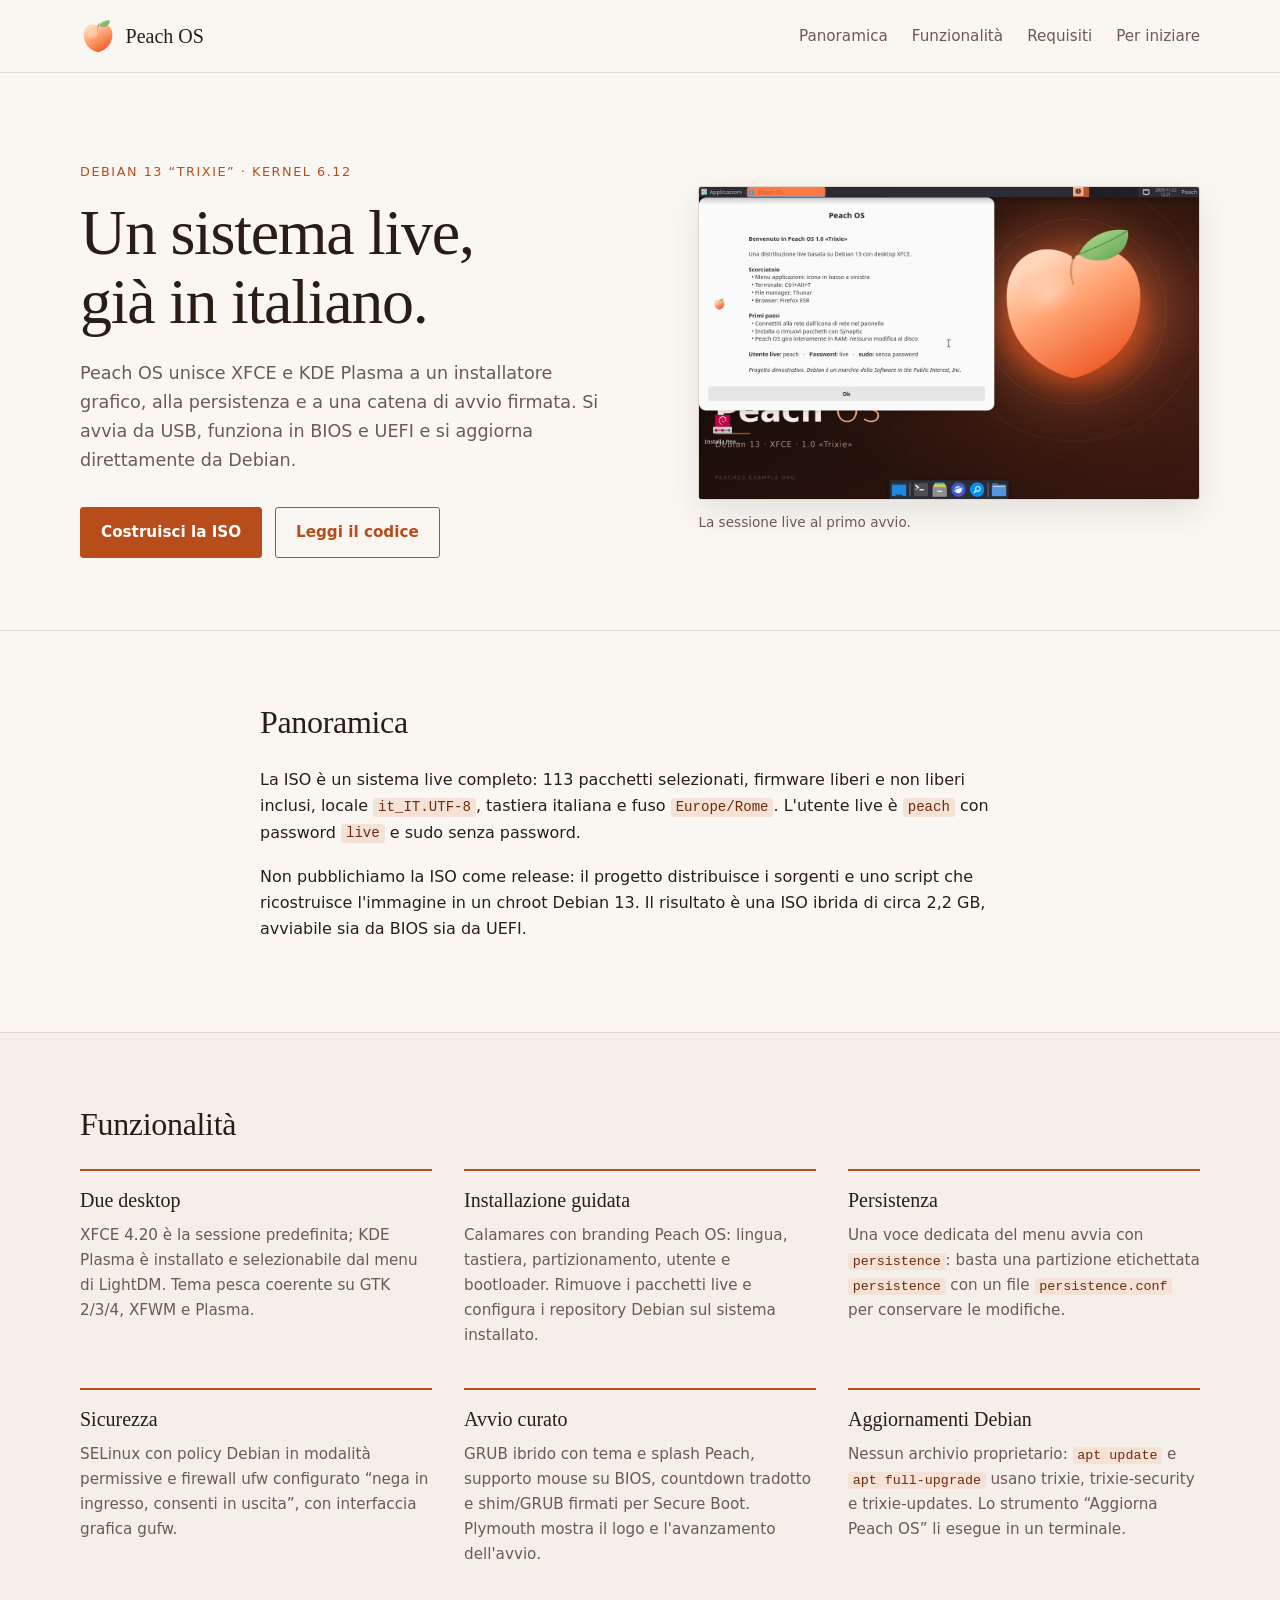
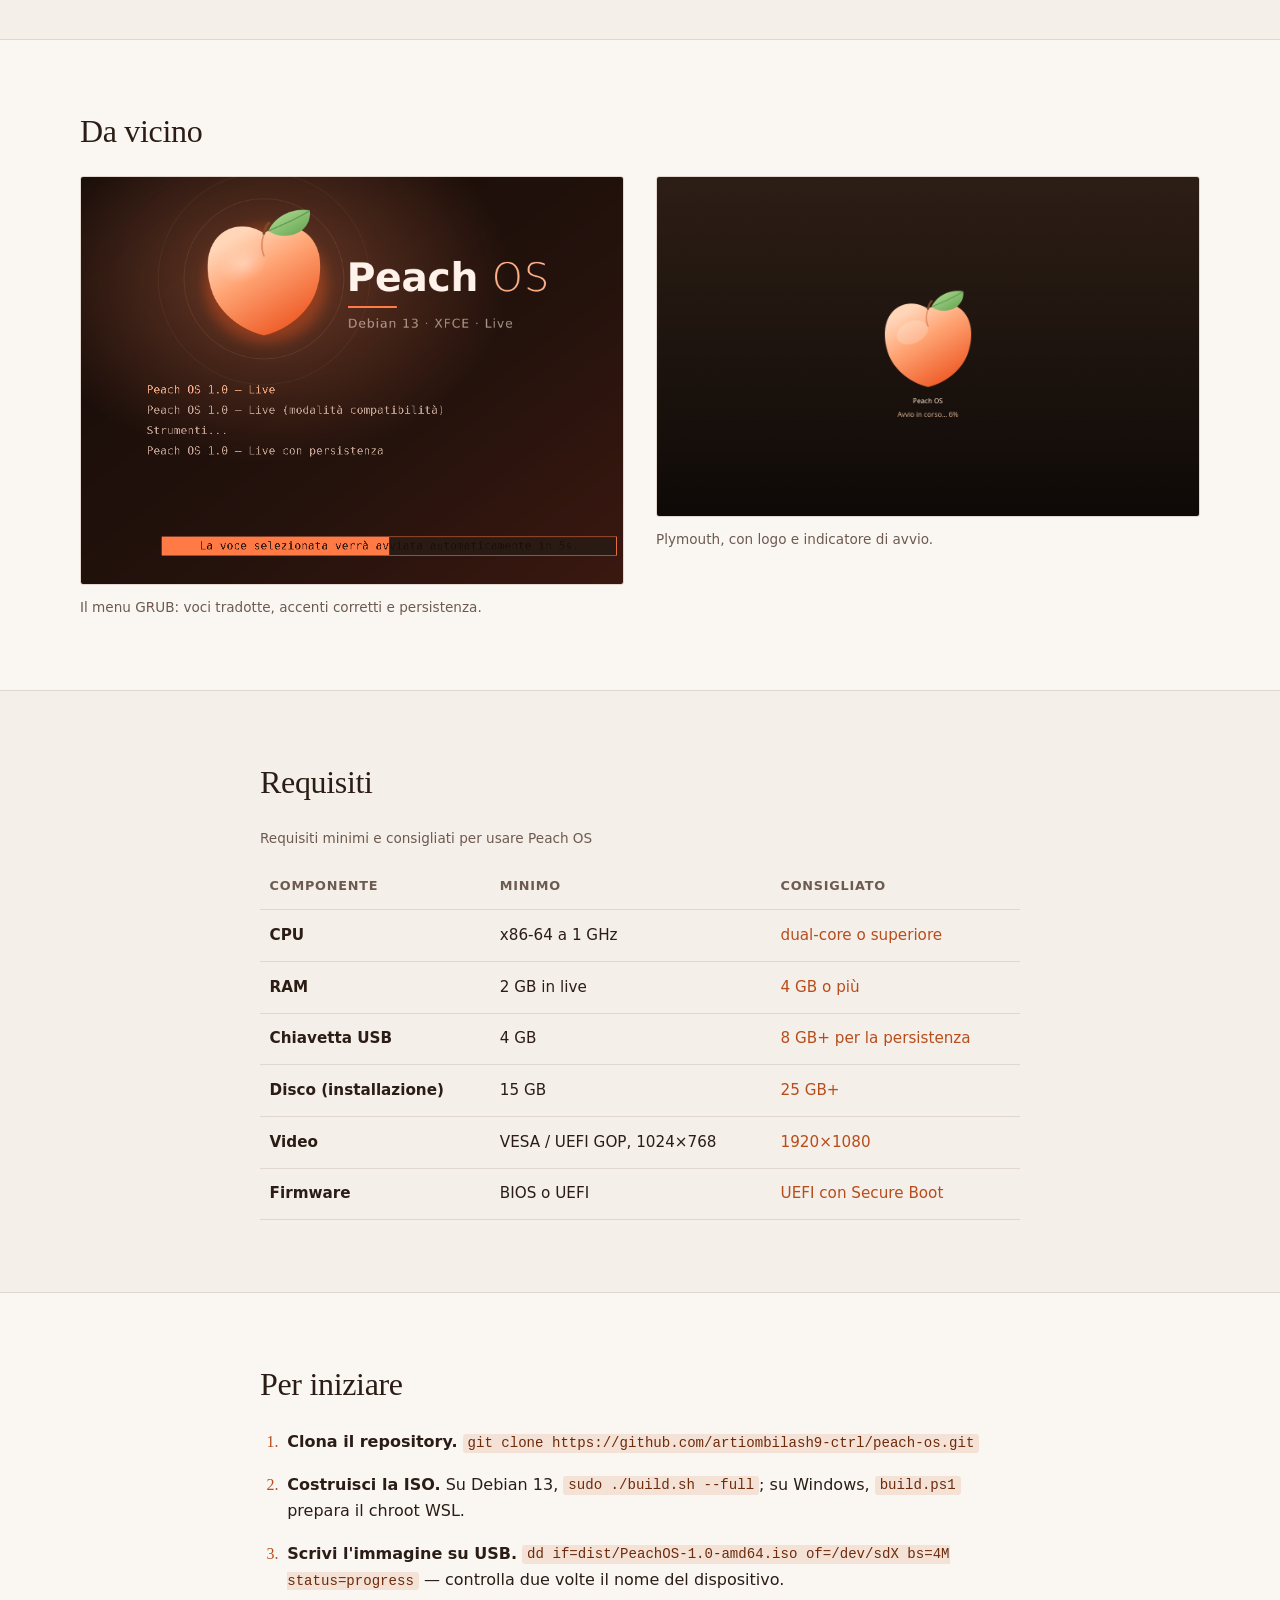
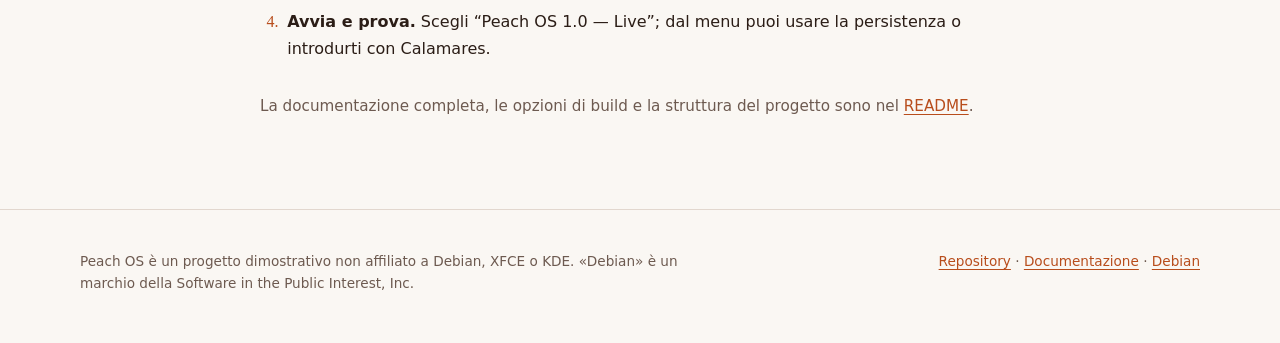
==== docs/index.html @ 9dfff432 "KDE Plasma, SELinux, firewall, mouse GRUB e sito GitHub Pages - KDE Plasma installato come sessione " ====
<!doctype html>
<html lang="it">
<head>
  <meta charset="utf-8">
  <meta name="viewport" content="width=device-width, initial-scale=1">
  <title>Peach OS — una live Debian 13 in italiano</title>
  <meta name="description" content="Peach OS è una distribuzione live basata su Debian 13 Trixie, con XFCE e KDE Plasma, installer Calamares, persistenza, Secure Boot e aggiornamenti dai repository Debian.">
  <link rel="icon" href="assets/logo.svg" type="image/svg+xml">
  <link rel="stylesheet" href="styles.css">
</head>
<body>
  <a class="skip" href="#contenuto">Vai al contenuto</a>

  <header class="site-header">
    <div class="wrap header-inner">
      <a class="brand" href="#top" aria-label="Peach OS, torna all'inizio">
        <img src="assets/logo.svg" alt="" width="36" height="36">
        <span>Peach OS</span>
      </a>
      <nav aria-label="Navigazione principale">
        <ul class="nav">
          <li><a href="#panoramica">Panoramica</a></li>
          <li><a href="#funzionalita">Funzionalità</a></li>
          <li><a href="#requisiti">Requisiti</a></li>
          <li><a href="#iniziare">Per iniziare</a></li>
        </ul>
      </nav>
    </div>
  </header>

  <main id="contenuto">
    <section class="hero" id="top">
      <div class="wrap hero-inner">
        <div>
          <p class="eyebrow">Debian 13 “Trixie” · kernel 6.12</p>
          <h1>Un sistema live,<br>già in italiano.</h1>
          <p class="lead">Peach OS unisce XFCE e KDE Plasma a un installatore grafico,
            alla persistenza e a una catena di avvio firmata. Si avvia da USB,
            funziona in BIOS e UEFI e si aggiorna direttamente da Debian.</p>
          <div class="actions">
            <a class="button primary" href="https://github.com/artiombilash9-ctrl/peach-os#build">Costruisci la ISO</a>
            <a class="button secondary" href="https://github.com/artiombilash9-ctrl/peach-os">Leggi il codice</a>
          </div>
        </div>
        <figure class="hero-shot">
          <img src="assets/screenshot-desktop.png" alt="Desktop di Peach OS con lo sfondo pesca e la finestra di benvenuto in italiano" width="1024" height="768">
          <figcaption>La sessione live al primo avvio.</figcaption>
        </figure>
      </div>
    </section>

    <section id="panoramica" class="section">
      <div class="wrap narrow">
        <h2>Panoramica</h2>
        <p>La ISO è un sistema live completo: 113 pacchetti selezionati, firmware
          liberi e non liberi inclusi, locale <code>it_IT.UTF-8</code>, tastiera
          italiana e fuso <code>Europe/Rome</code>. L'utente live è
          <code>peach</code> con password <code>live</code> e sudo senza password.</p>
        <p>Non pubblichiamo la ISO come release: il progetto distribuisce i
          sorgenti e uno script che ricostruisce l'immagine in un chroot Debian 13.
          Il risultato è una ISO ibrida di circa 2,2&nbsp;GB, avviabile sia da BIOS
          sia da UEFI.</p>
      </div>
    </section>

    <section id="funzionalita" class="section tinted">
      <div class="wrap">
        <h2>Funzionalità</h2>
        <div class="grid">
          <article class="card">
            <h3>Due desktop</h3>
            <p>XFCE 4.20 è la sessione predefinita; KDE Plasma è installato e
              selezionabile dal menu di LightDM. Tema pesca coerente su GTK 2/3/4,
              XFWM e Plasma.</p>
          </article>
          <article class="card">
            <h3>Installazione guidata</h3>
            <p>Calamares con branding Peach OS: lingua, tastiera, partizionamento,
              utente e bootloader. Rimuove i pacchetti live e configura i
              repository Debian sul sistema installato.</p>
          </article>
          <article class="card">
            <h3>Persistenza</h3>
            <p>Una voce dedicata del menu avvia con <code>persistence</code>: basta
              una partizione etichettata <code>persistence</code> con un file
              <code>persistence.conf</code> per conservare le modifiche.</p>
          </article>
          <article class="card">
            <h3>Sicurezza</h3>
            <p>SELinux con policy Debian in modalità permissive e firewall ufw
              configurato “nega in ingresso, consenti in uscita”, con interfaccia
              grafica gufw.</p>
          </article>
          <article class="card">
            <h3>Avvio curato</h3>
            <p>GRUB ibrido con tema e splash Peach, supporto mouse su BIOS,
              countdown tradotto e shim/GRUB firmati per Secure Boot. Plymouth
              mostra il logo e l'avanzamento dell'avvio.</p>
          </article>
          <article class="card">
            <h3>Aggiornamenti Debian</h3>
            <p>Nessun archivio proprietario: <code>apt update</code> e
              <code>apt full-upgrade</code> usano trixie, trixie-security e
              trixie-updates. Lo strumento “Aggiorna Peach OS” li esegue in
              un terminale.</p>
          </article>
        </div>
      </div>
    </section>

    <section class="section">
      <div class="wrap">
        <h2>Da vicino</h2>
        <div class="shots">
          <figure>
            <img src="assets/screenshot-grub.png" alt="Menu GRUB brandizzato Peach OS con le voci in italiano e la voce di avvio con persistenza" width="800" height="600" loading="lazy">
            <figcaption>Il menu GRUB: voci tradotte, accenti corretti e persistenza.</figcaption>
          </figure>
          <figure>
            <img src="assets/screenshot-plymouth.png" alt="Schermata di avvio Plymouth con il logo Peach OS e la percentuale di avvio" width="1280" height="720" loading="lazy">
            <figcaption>Plymouth, con logo e indicatore di avvio.</figcaption>
          </figure>
        </div>
      </div>
    </section>

    <section id="requisiti" class="section tinted">
      <div class="wrap narrow">
        <h2>Requisiti</h2>
        <table>
          <caption>Requisiti minimi e consigliati per usare Peach OS</caption>
          <thead>
            <tr><th scope="col">Componente</th><th scope="col">Minimo</th><th scope="col">Consigliato</th></tr>
          </thead>
          <tbody>
            <tr><th scope="row">CPU</th><td>x86-64 a 1 GHz</td><td>dual-core o superiore</td></tr>
            <tr><th scope="row">RAM</th><td>2 GB in live</td><td>4 GB o più</td></tr>
            <tr><th scope="row">Chiavetta USB</th><td>4 GB</td><td>8 GB+ per la persistenza</td></tr>
            <tr><th scope="row">Disco (installazione)</th><td>15 GB</td><td>25 GB+</td></tr>
            <tr><th scope="row">Video</th><td>VESA / UEFI GOP, 1024×768</td><td>1920×1080</td></tr>
            <tr><th scope="row">Firmware</th><td>BIOS o UEFI</td><td>UEFI con Secure Boot</td></tr>
          </tbody>
        </table>
      </div>
    </section>

    <section id="iniziare" class="section">
      <div class="wrap narrow">
        <h2>Per iniziare</h2>
        <ol class="steps">
          <li><strong>Clona il repository.</strong> <code>git clone https://github.com/artiombilash9-ctrl/peach-os.git</code></li>
          <li><strong>Costruisci la ISO.</strong> Su Debian 13, <code>sudo ./build.sh --full</code>; su Windows, <code>build.ps1</code> prepara il chroot WSL.</li>
          <li><strong>Scrivi l'immagine su USB.</strong> <code>dd if=dist/PeachOS-1.0-amd64.iso of=/dev/sdX bs=4M status=progress</code> — controlla due volte il nome del dispositivo.</li>
          <li><strong>Avvia e prova.</strong> Scegli “Peach OS 1.0 — Live”; dal menu puoi usare la persistenza o introdurti con Calamares.</li>
        </ol>
        <p class="note">La documentazione completa, le opzioni di build e la struttura del
          progetto sono nel <a href="https://github.com/artiombilash9-ctrl/peach-os#readme">README</a>.</p>
      </div>
    </section>
  </main>

  <footer class="site-footer">
    <div class="wrap footer-inner">
      <p>Peach OS è un progetto dimostrativo non affiliato a Debian, XFCE o KDE.
        «Debian» è un marchio della Software in the Public Interest, Inc.</p>
      <p><a href="https://github.com/artiombilash9-ctrl/peach-os">Repository</a> ·
         <a href="https://github.com/artiombilash9-ctrl/peach-os#readme">Documentazione</a> ·
         <a href="https://www.debian.org/">Debian</a></p>
    </div>
  </footer>
</body>
</html>
---- docs/styles.css ----
/* Peach OS — foglio di stile del sito.
   Nessun framework: tipografia, griglia e palette definiti a mano. */

:root {
  --paper: #faf7f3;
  --surface: #ffffff;
  --ink: #2b1d16;
  --muted: #6d5a50;
  --accent: #b84d1c;
  --accent-soft: #f4e2d7;
  --rule: #e2d7ce;
  --serif: Georgia, "Times New Roman", serif;
  --sans: system-ui, -apple-system, "Segoe UI", Roboto, sans-serif;
}

*, *::before, *::after { box-sizing: border-box; }

html { scroll-behavior: smooth; }

body {
  margin: 0;
  background: var(--paper);
  color: var(--ink);
  font: 16px/1.65 var(--sans);
  -webkit-font-smoothing: antialiased;
}

img { max-width: 100%; height: auto; display: block; }

a { color: var(--accent); text-decoration-thickness: 1px; text-underline-offset: 3px; }
a:hover { color: var(--ink); }

:focus-visible { outline: 2px solid var(--accent); outline-offset: 3px; }

.skip {
  position: absolute;
  left: -9999px;
  top: 0;
  background: var(--ink);
  color: #fff;
  padding: .6rem 1rem;
  z-index: 10;
}
.skip:focus { left: 1rem; top: 1rem; }

.wrap { width: min(1120px, calc(100% - 3rem)); margin-inline: auto; }
.wrap.narrow { width: min(760px, calc(100% - 3rem)); }

/* Testata */
.site-header { border-bottom: 1px solid var(--rule); background: var(--paper); }
.header-inner {
  display: flex;
  align-items: center;
  justify-content: space-between;
  gap: 2rem;
  min-height: 72px;
}
.brand {
  display: inline-flex;
  align-items: center;
  gap: .6rem;
  font-family: var(--serif);
  font-size: 1.25rem;
  color: var(--ink);
  text-decoration: none;
}
.brand img { width: 36px; height: 36px; }
.nav { display: flex; flex-wrap: wrap; gap: 1.5rem; list-style: none; margin: 0; padding: 0; }
.nav a { color: var(--muted); font-size: .95rem; text-decoration: none; }
.nav a:hover { color: var(--accent); }

/* Hero */
.hero { padding: 5.5rem 0 4.5rem; }
.hero-inner {
  display: grid;
  grid-template-columns: 1.05fr .95fr;
  gap: 4rem;
  align-items: center;
}
.eyebrow {
  margin: 0 0 1rem;
  font-size: .8rem;
  letter-spacing: .12em;
  text-transform: uppercase;
  color: var(--accent);
}
h1 {
  margin: 0 0 1.4rem;
  font: 400 clamp(2.6rem, 5vw, 4rem)/1.08 var(--serif);
  letter-spacing: -.02em;
}
.lead { margin: 0 0 2rem; font-size: 1.1rem; color: var(--muted); max-width: 34rem; }
.actions { display: flex; flex-wrap: wrap; gap: .8rem; }
.button {
  display: inline-block;
  padding: .75rem 1.25rem;
  border: 1px solid var(--accent);
  border-radius: 3px;
  font-weight: 600;
  font-size: .95rem;
  text-decoration: none;
}
.button.primary { background: var(--accent); color: #fff; }
.button.primary:hover { background: #933c14; border-color: #933c14; color: #fff; }
.button.secondary { background: transparent; color: var(--accent); }
.button.secondary:hover { background: var(--accent-soft); color: var(--ink); }

.hero-shot { margin: 0; }
.hero-shot img { border: 1px solid var(--rule); border-radius: 3px; box-shadow: 0 12px 32px rgba(43,29,22,.10); }

figure { margin: 0; }
figcaption { margin-top: .7rem; font-size: .85rem; color: var(--muted); }

/* Sezioni */
.section { padding: 4.5rem 0; border-top: 1px solid var(--rule); }
.section.tinted { background: #f5efe9; }
h2 {
  margin: 0 0 1.6rem;
  font: 400 2rem/1.2 var(--serif);
  letter-spacing: -.01em;
}
p { margin: 0 0 1.1rem; }
code {
  font-family: ui-monospace, "SFMono-Regular", Menlo, Consolas, monospace;
  font-size: .88em;
  background: var(--accent-soft);
  color: #6d2b0c;
  padding: .1em .35em;
  border-radius: 3px;
}

/* Funzionalità */
.grid { display: grid; grid-template-columns: repeat(3, 1fr); gap: 2.5rem 2rem; }
.card { border-top: 2px solid var(--accent); padding-top: 1rem; }
.card h3 {
  margin: 0 0 .6rem;
  font: 400 1.25rem/1.3 var(--serif);
}
.card p { margin: 0; color: var(--muted); font-size: .95rem; }

/* Screenshot */
.shots {
  display: grid;
  grid-template-columns: 1fr 1fr;
  gap: 2rem;
}
.shots img { border: 1px solid var(--rule); border-radius: 3px; }

/* Tabella */
table { width: 100%; border-collapse: collapse; font-size: .95rem; }
caption { text-align: left; color: var(--muted); font-size: .85rem; margin-bottom: .8rem; }
th, td { text-align: left; padding: .8rem .6rem; border-bottom: 1px solid var(--rule); }
thead th { font-size: .8rem; text-transform: uppercase; letter-spacing: .06em; color: var(--muted); }
tbody th { font-weight: 600; }
tbody td:last-child { color: var(--accent); }

/* Passi */
.steps { padding-left: 1.4rem; }
.steps li { margin-bottom: 1rem; padding-left: .3rem; }
.steps li::marker { color: var(--accent); font-family: var(--serif); }
.note { margin-top: 2rem; font-size: .95rem; color: var(--muted); }

/* Piè di pagina */
.site-footer { border-top: 1px solid var(--rule); padding: 2.5rem 0 3rem; font-size: .85rem; color: var(--muted); }
.footer-inner { display: flex; justify-content: space-between; gap: 2rem; flex-wrap: wrap; }
.site-footer p { margin: 0; max-width: 40rem; }

/* Adattamento */
@media (max-width: 860px) {
  .hero { padding: 3.5rem 0 3rem; }
  .hero-inner { grid-template-columns: 1fr; gap: 2.5rem; }
  .grid { grid-template-columns: repeat(2, 1fr); }
  .shots { grid-template-columns: 1fr; }
}

@media (max-width: 560px) {
  .wrap, .wrap.narrow { width: min(100% - 2rem, 1120px); }
  .header-inner { flex-direction: column; align-items: flex-start; gap: .6rem; padding: 1rem 0; }
  .nav { gap: 1rem; }
  .grid { grid-template-columns: 1fr; }
  h1 { font-size: 2.4rem; }
  table { font-size: .85rem; }
  th, td { padding: .6rem .4rem; }
}

@media (prefers-reduced-motion: reduce) {
  html { scroll-behavior: auto; }
}
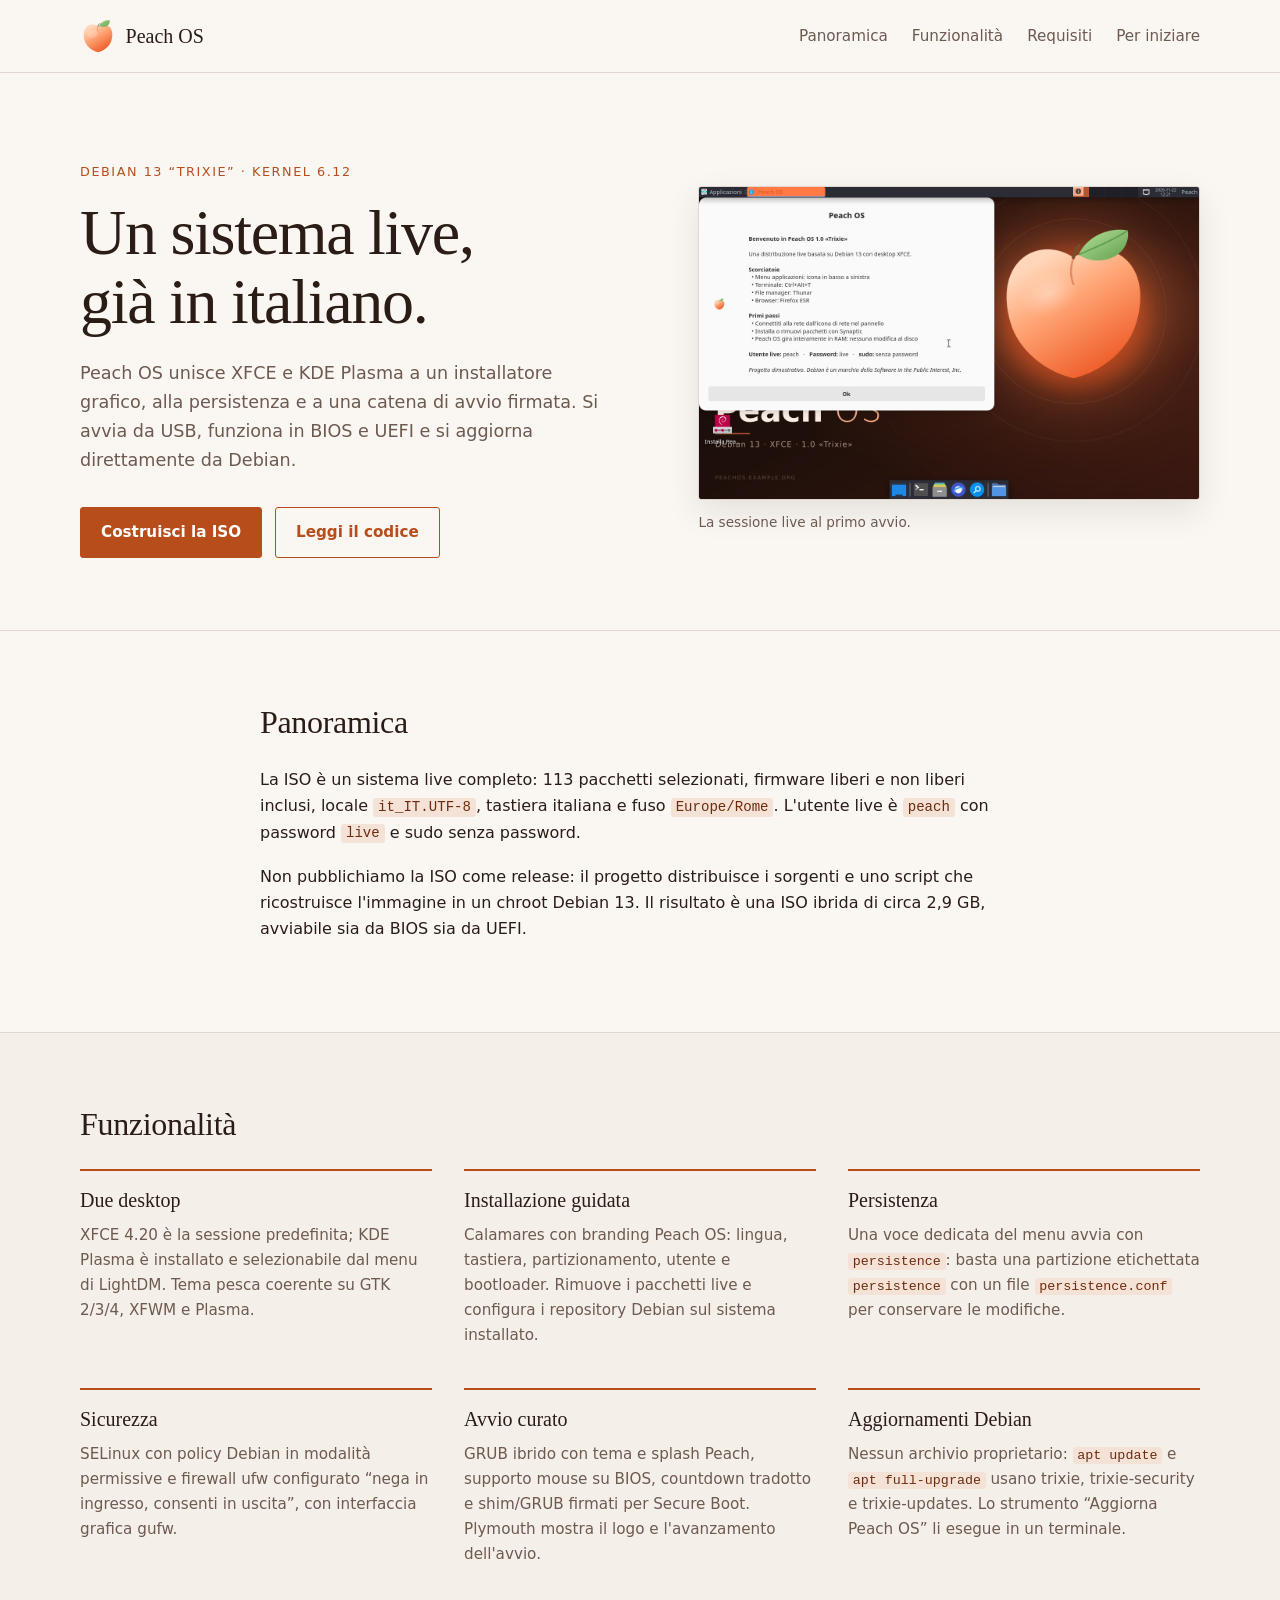
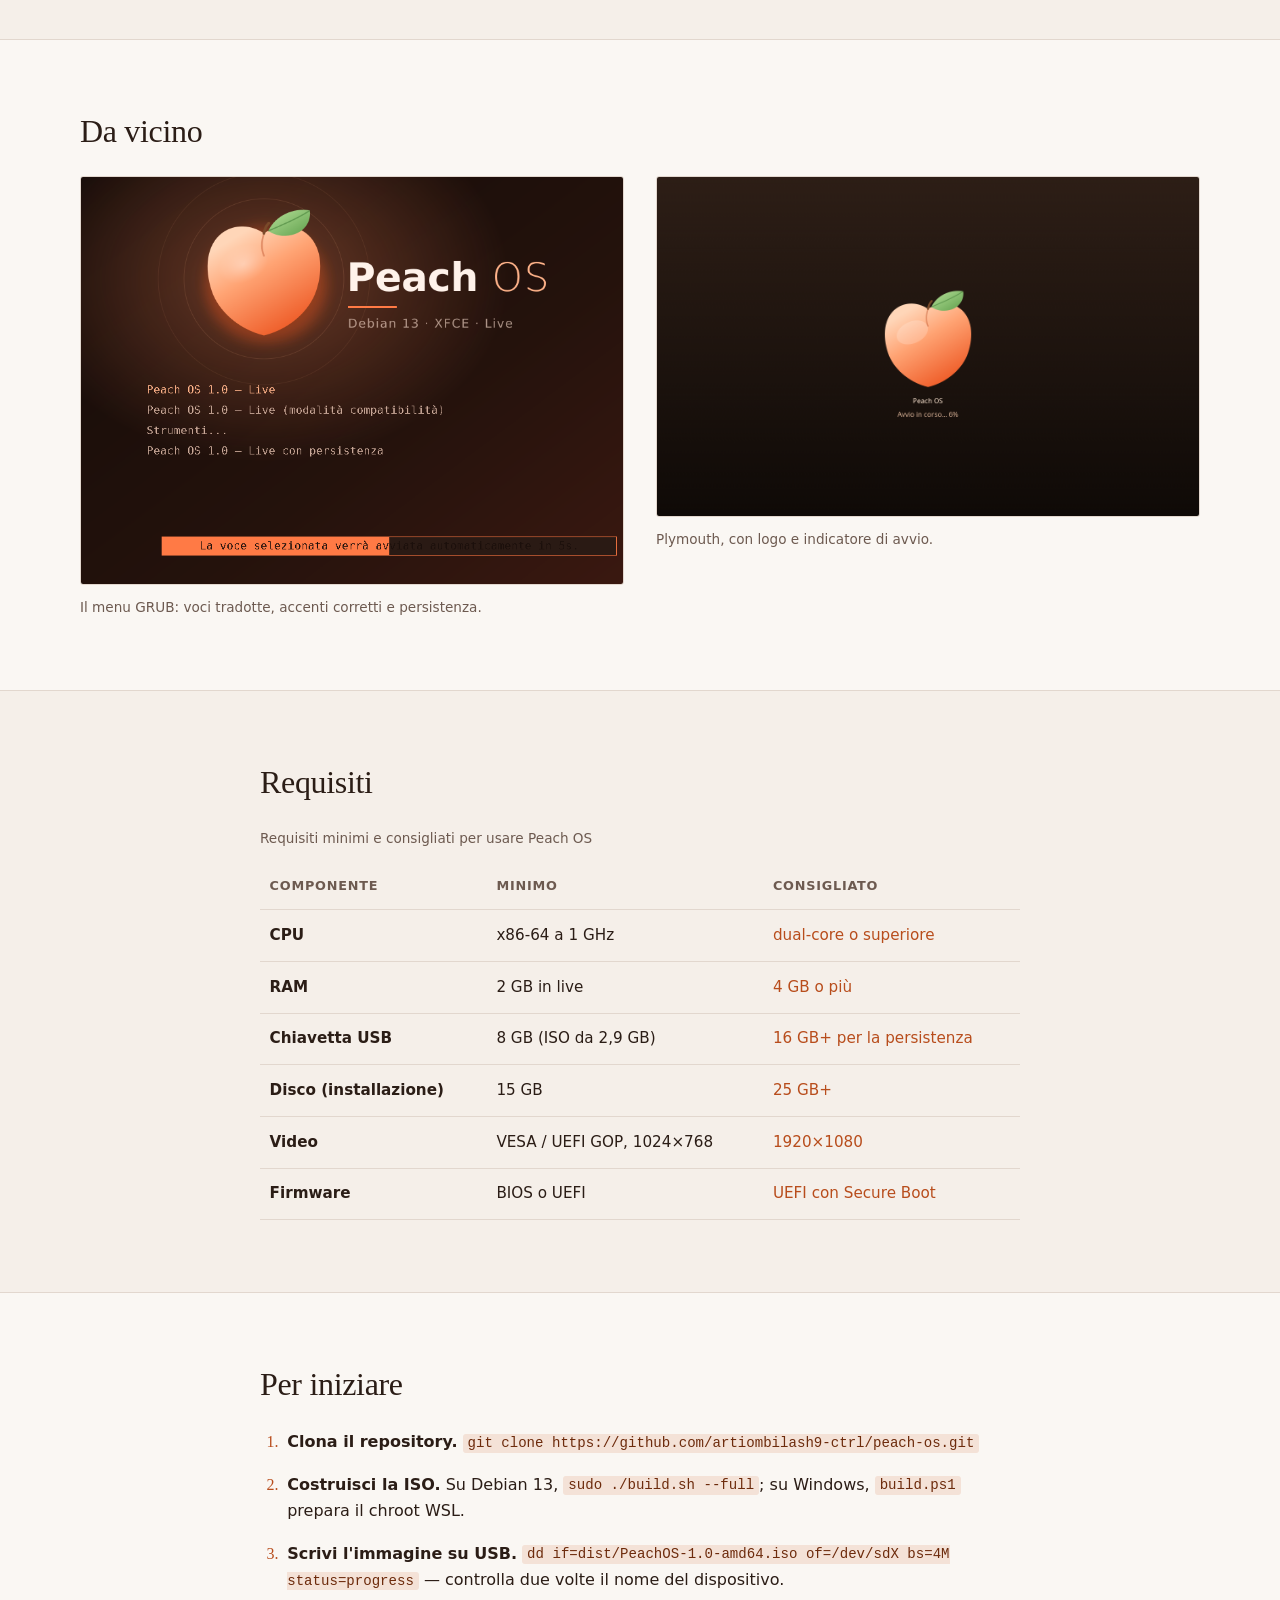
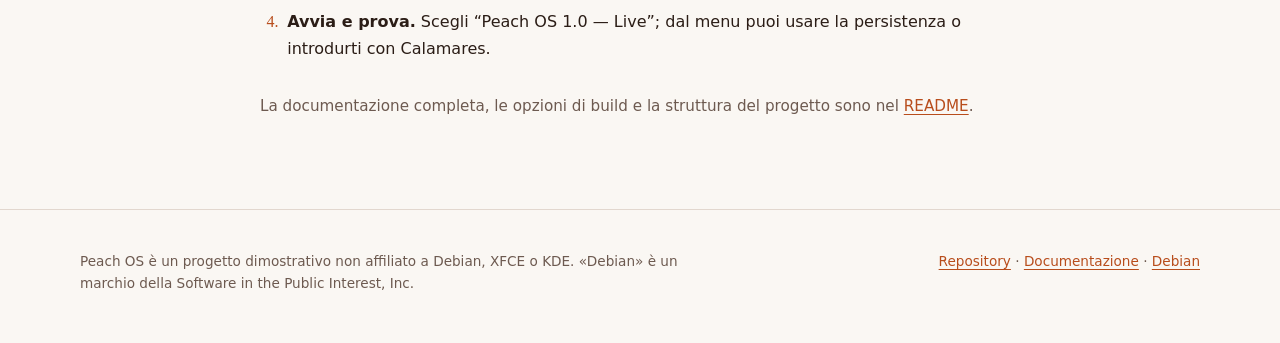
==== commit 5afd7c99: "Aggiorna documentazione e sito per la ISO con KDE Plasma La ISO passa da 2,2 a 2,9 GB: aggiornati re" ====
--- a/docs/index.html
+++ b/docs/index.html
@@ -58,7 +58,7 @@
           <code>peach</code> con password <code>live</code> e sudo senza password.</p>
         <p>Non pubblichiamo la ISO come release: il progetto distribuisce i
           sorgenti e uno script che ricostruisce l'immagine in un chroot Debian 13.
-          Il risultato è una ISO ibrida di circa 2,2&nbsp;GB, avviabile sia da BIOS
+          Il risultato è una ISO ibrida di circa 2,9&nbsp;GB, avviabile sia da BIOS
           sia da UEFI.</p>
       </div>
     </section>
@@ -135,7 +135,7 @@
           <tbody>
             <tr><th scope="row">CPU</th><td>x86-64 a 1 GHz</td><td>dual-core o superiore</td></tr>
             <tr><th scope="row">RAM</th><td>2 GB in live</td><td>4 GB o più</td></tr>
-            <tr><th scope="row">Chiavetta USB</th><td>4 GB</td><td>8 GB+ per la persistenza</td></tr>
+            <tr><th scope="row">Chiavetta USB</th><td>8 GB (ISO da 2,9 GB)</td><td>16 GB+ per la persistenza</td></tr>
             <tr><th scope="row">Disco (installazione)</th><td>15 GB</td><td>25 GB+</td></tr>
             <tr><th scope="row">Video</th><td>VESA / UEFI GOP, 1024×768</td><td>1920×1080</td></tr>
             <tr><th scope="row">Firmware</th><td>BIOS o UEFI</td><td>UEFI con Secure Boot</td></tr>
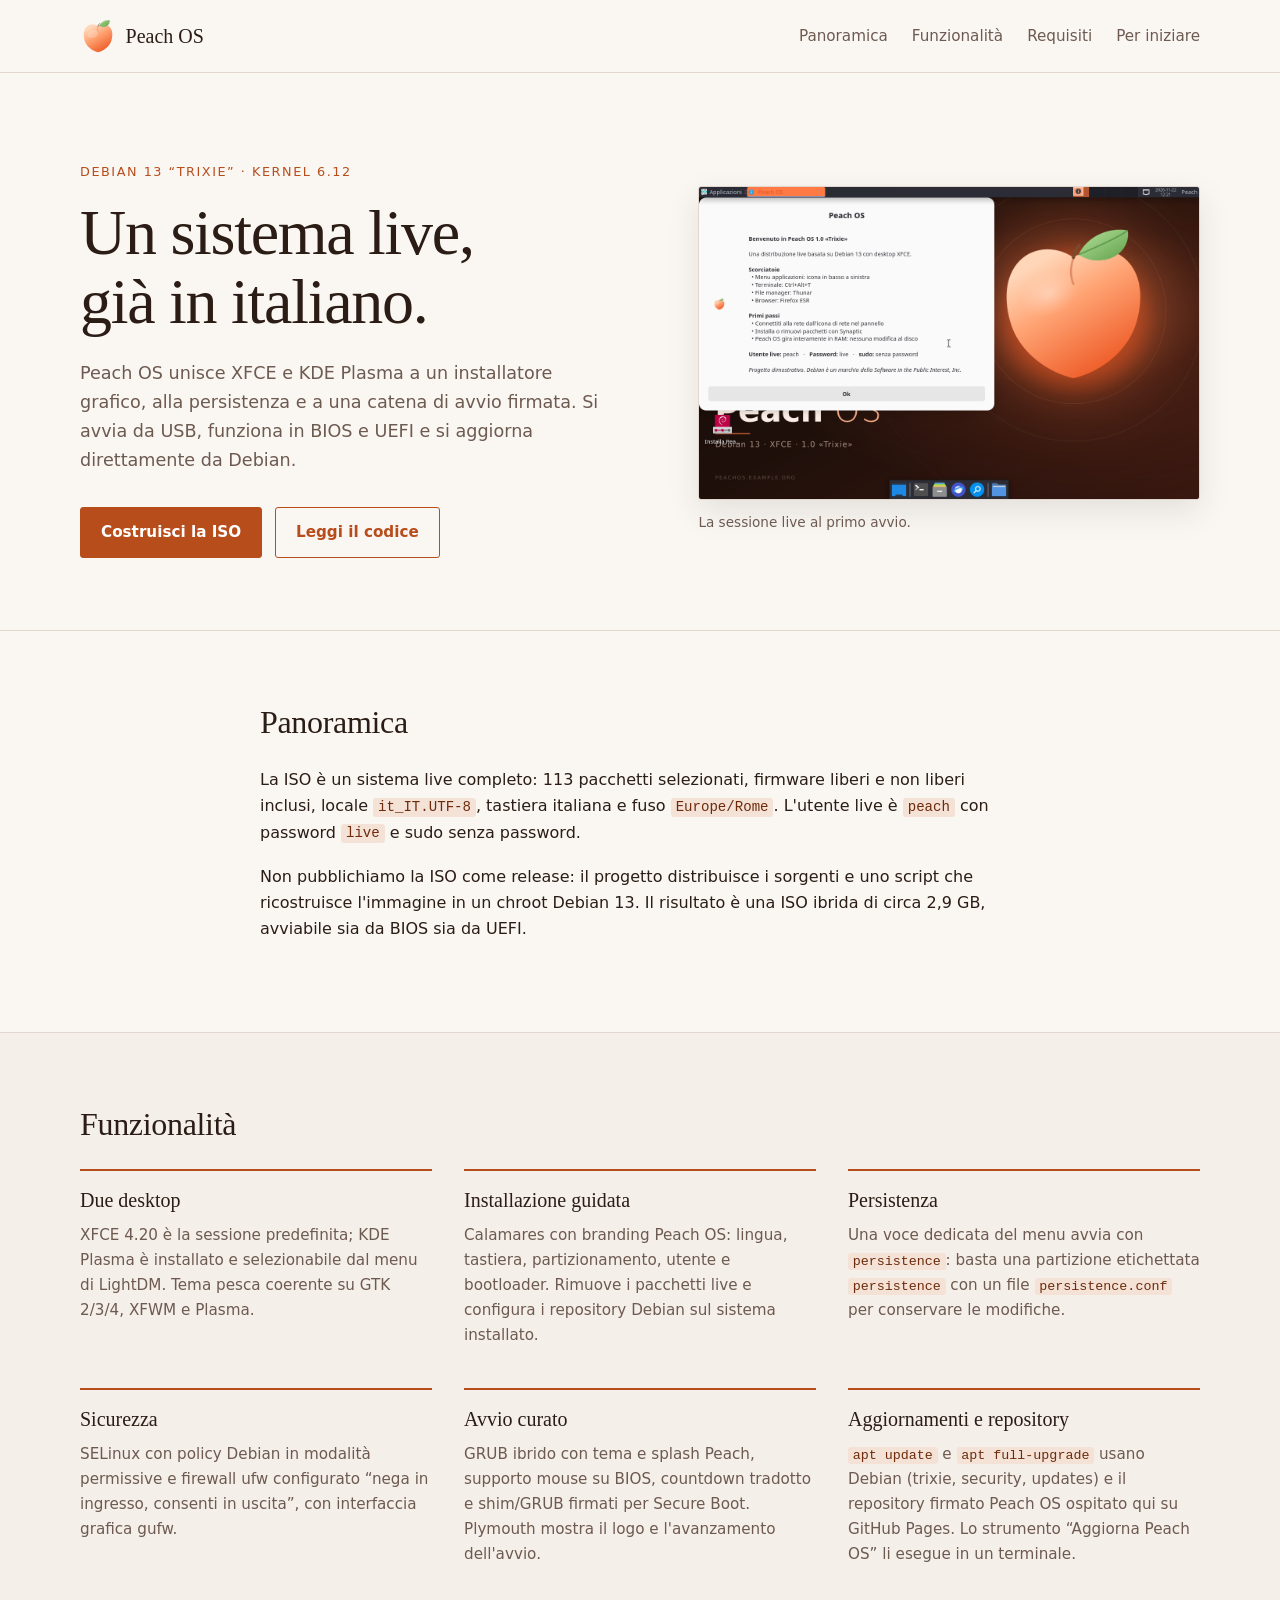
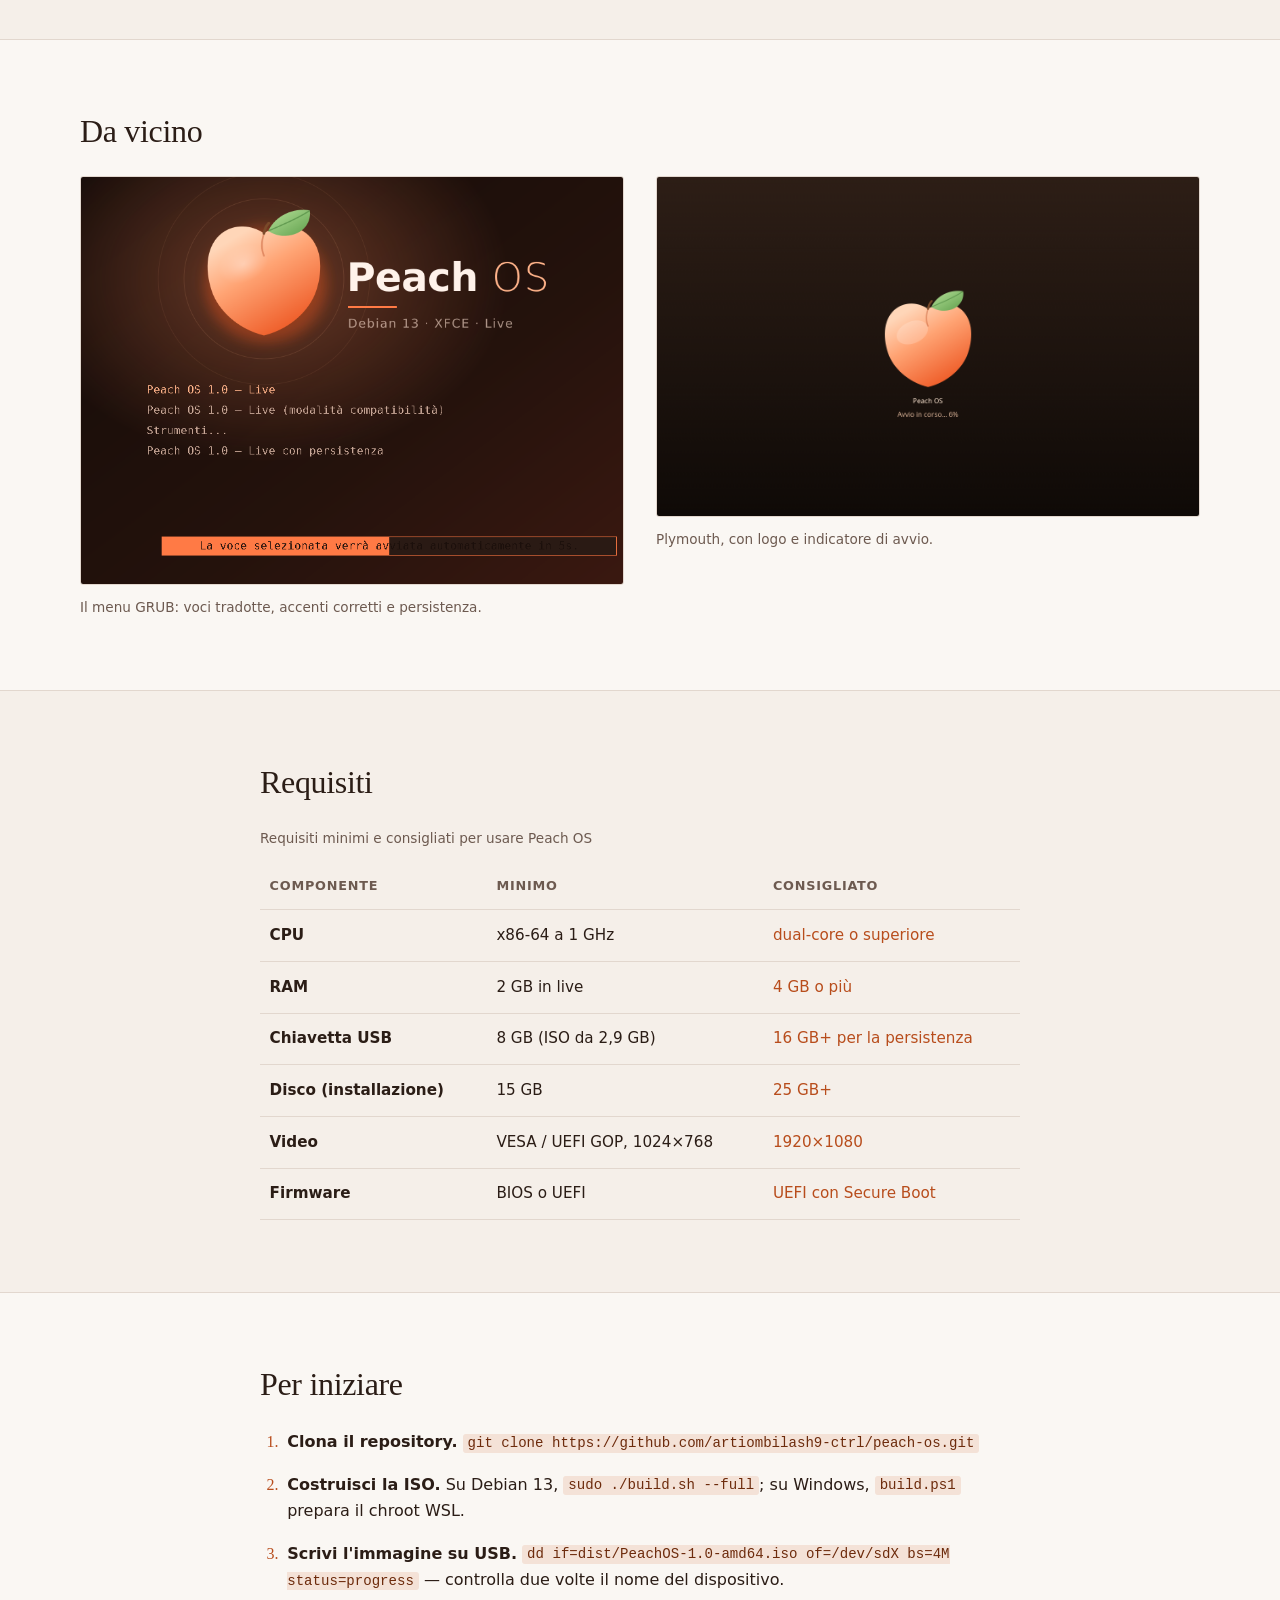
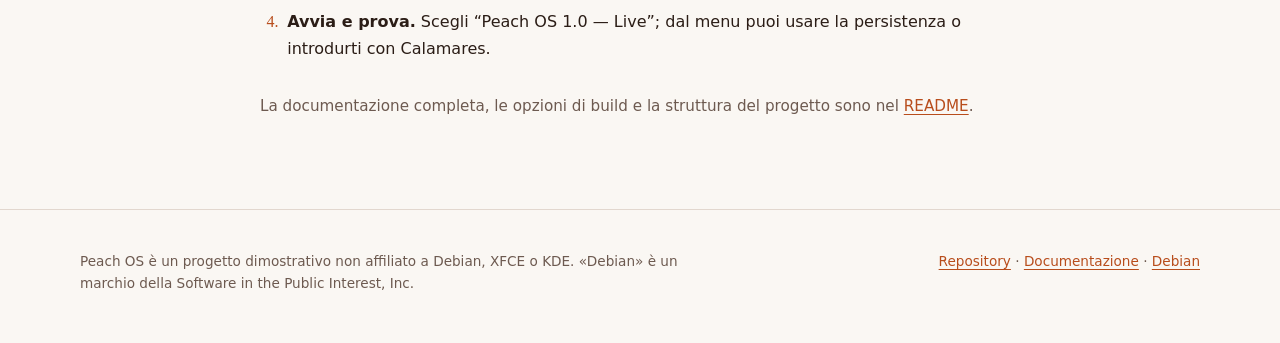
==== commit 5765a86f: "Repository apt Peach OS su GitHub Pages - docs/repo/: repository apt firmato con GPG (Release/InRele" ====
--- a/docs/index.html
+++ b/docs/index.html
@@ -4,7 +4,7 @@
   <meta charset="utf-8">
   <meta name="viewport" content="width=device-width, initial-scale=1">
   <title>Peach OS — una live Debian 13 in italiano</title>
-  <meta name="description" content="Peach OS è una distribuzione live basata su Debian 13 Trixie, con XFCE e KDE Plasma, installer Calamares, persistenza, Secure Boot e aggiornamenti dai repository Debian.">
+  <meta name="description" content="Peach OS è una distribuzione live basata su Debian 13 Trixie, con XFCE e KDE Plasma, installer Calamares, persistenza, Secure Boot e aggiornamenti da Debian e dal repository Peach OS su GitHub Pages.">
   <link rel="icon" href="assets/logo.svg" type="image/svg+xml">
   <link rel="stylesheet" href="styles.css">
 </head>
@@ -98,11 +98,11 @@
               mostra il logo e l'avanzamento dell'avvio.</p>
           </article>
           <article class="card">
-            <h3>Aggiornamenti Debian</h3>
-            <p>Nessun archivio proprietario: <code>apt update</code> e
-              <code>apt full-upgrade</code> usano trixie, trixie-security e
-              trixie-updates. Lo strumento “Aggiorna Peach OS” li esegue in
-              un terminale.</p>
+            <h3>Aggiornamenti e repository</h3>
+            <p><code>apt update</code> e <code>apt full-upgrade</code> usano
+              Debian (trixie, security, updates) e il repository firmato Peach OS
+              ospitato qui su GitHub Pages. Lo strumento “Aggiorna Peach OS” li
+              esegue in un terminale.</p>
           </article>
         </div>
       </div>
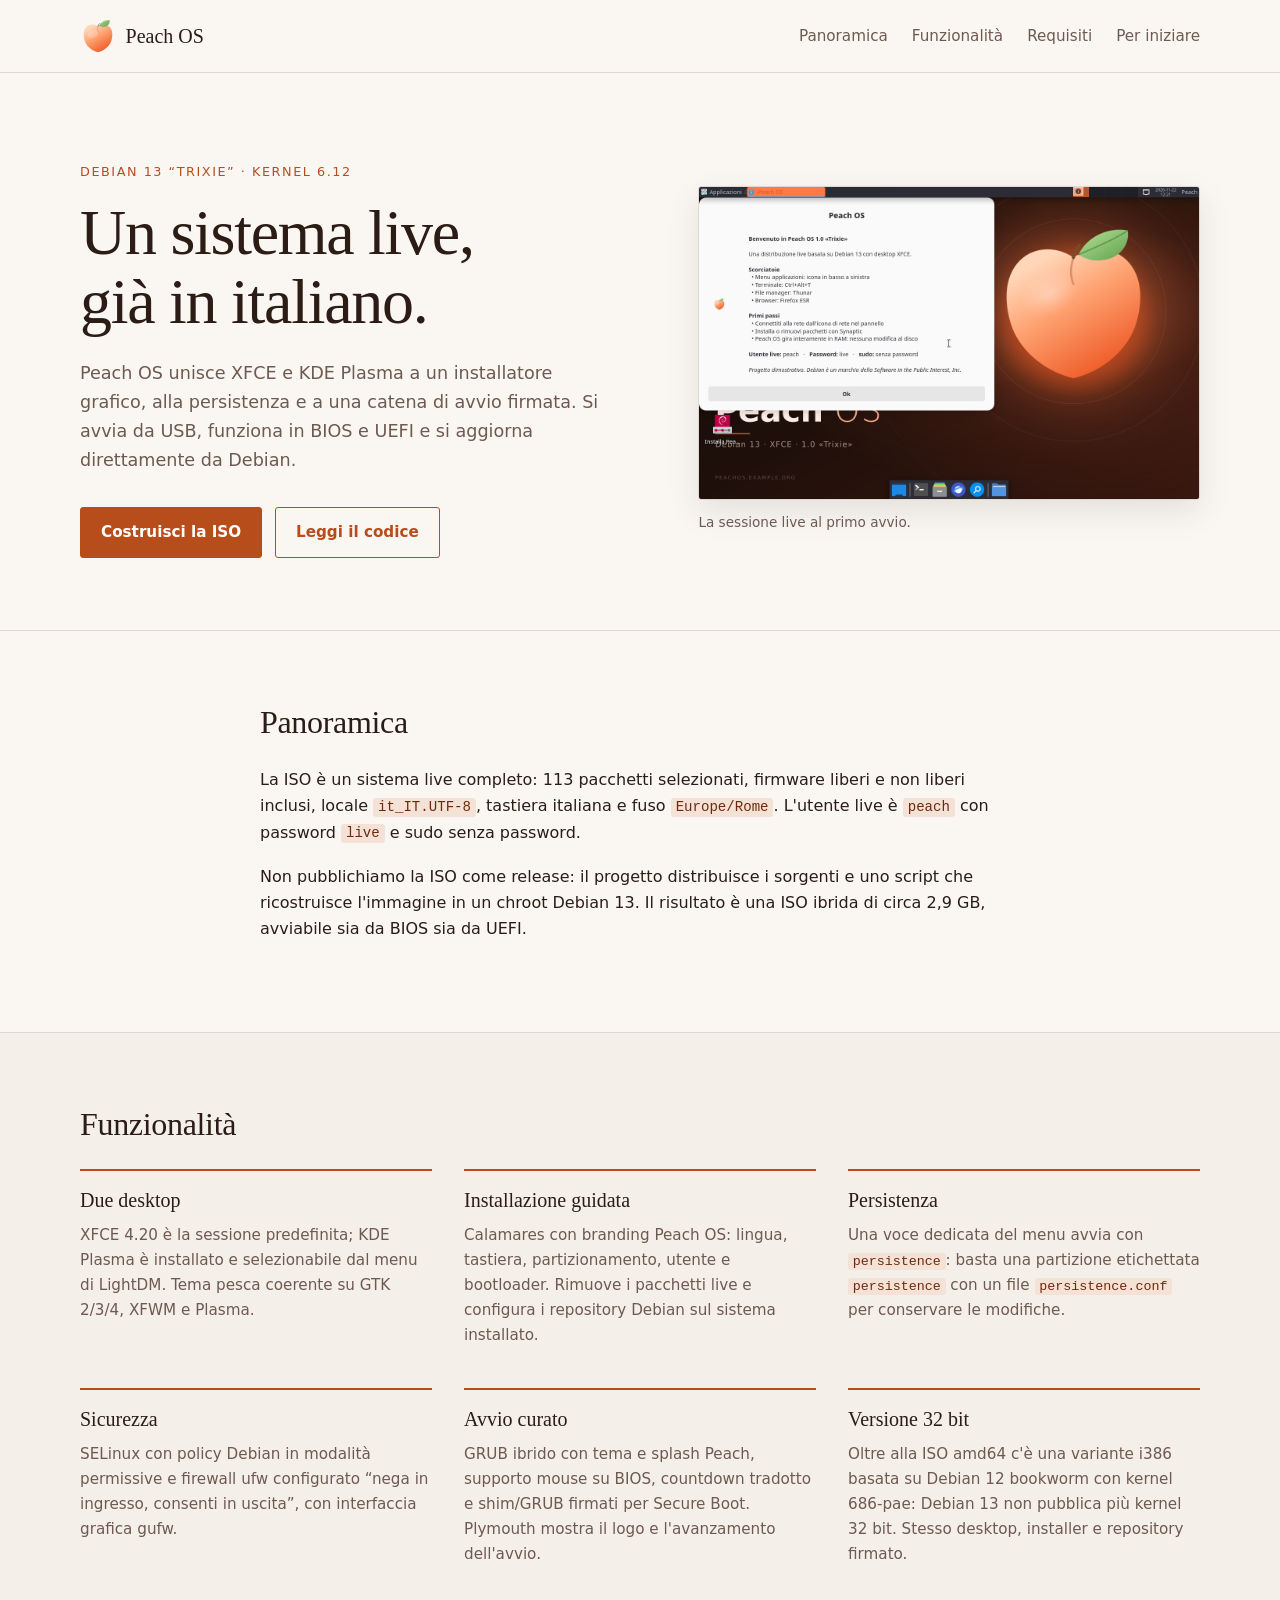
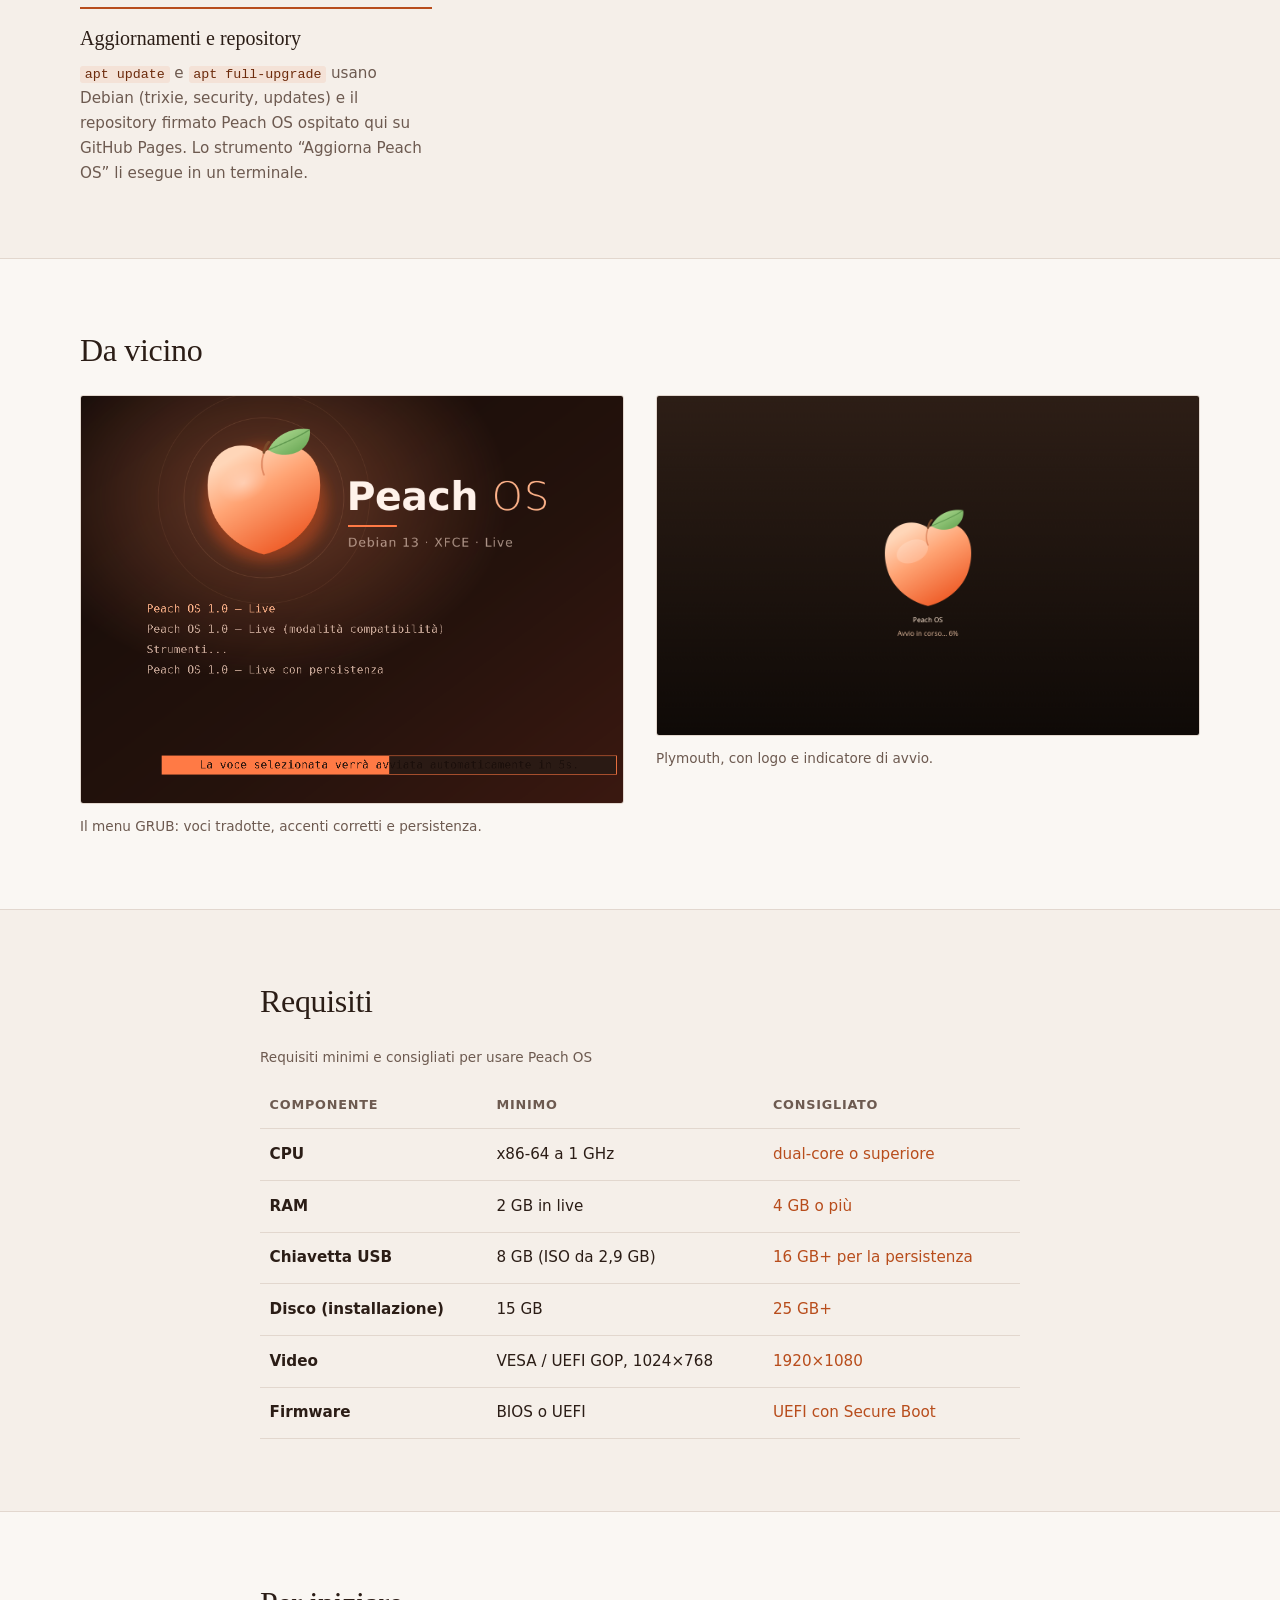
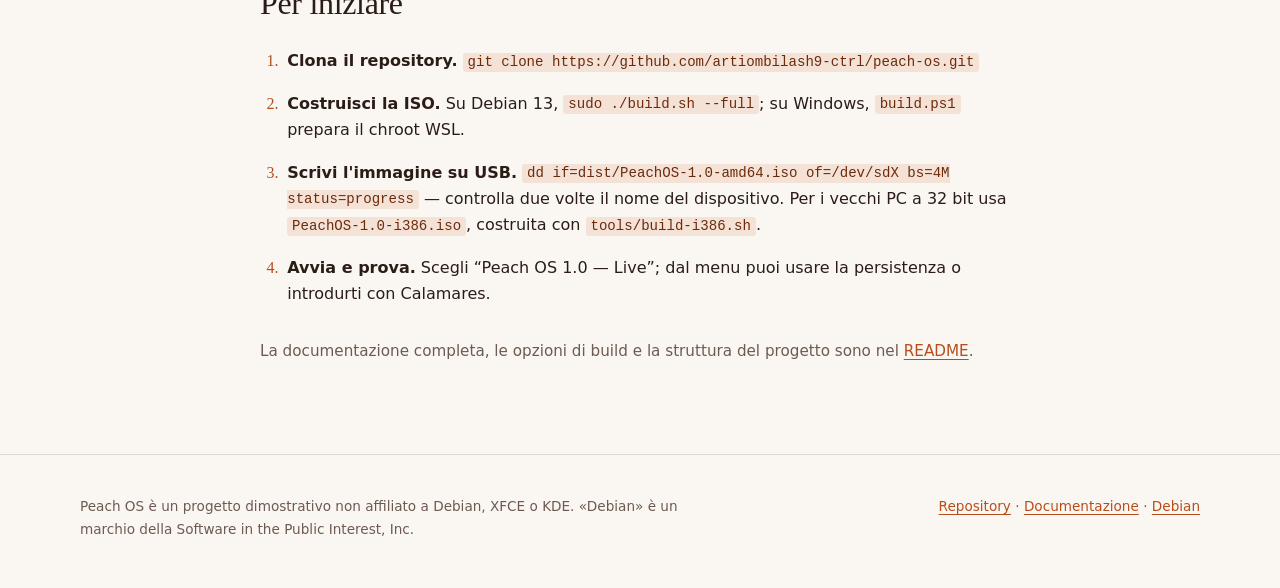
==== commit f75e3f3f: "Variante i386 su bookworm e repository apt multiarchitettura - tools/build-i386.sh: build separata i" ====
--- a/docs/index.html
+++ b/docs/index.html
@@ -98,6 +98,12 @@
               mostra il logo e l'avanzamento dell'avvio.</p>
           </article>
           <article class="card">
+            <h3>Versione 32 bit</h3>
+            <p>Oltre alla ISO amd64 c'è una variante i386 basata su Debian 12
+              bookworm con kernel 686-pae: Debian 13 non pubblica più kernel
+              32 bit. Stesso desktop, installer e repository firmato.</p>
+          </article>
+          <article class="card">
             <h3>Aggiornamenti e repository</h3>
             <p><code>apt update</code> e <code>apt full-upgrade</code> usano
               Debian (trixie, security, updates) e il repository firmato Peach OS
@@ -150,7 +156,7 @@
         <ol class="steps">
           <li><strong>Clona il repository.</strong> <code>git clone https://github.com/artiombilash9-ctrl/peach-os.git</code></li>
           <li><strong>Costruisci la ISO.</strong> Su Debian 13, <code>sudo ./build.sh --full</code>; su Windows, <code>build.ps1</code> prepara il chroot WSL.</li>
-          <li><strong>Scrivi l'immagine su USB.</strong> <code>dd if=dist/PeachOS-1.0-amd64.iso of=/dev/sdX bs=4M status=progress</code> — controlla due volte il nome del dispositivo.</li>
+          <li><strong>Scrivi l'immagine su USB.</strong> <code>dd if=dist/PeachOS-1.0-amd64.iso of=/dev/sdX bs=4M status=progress</code> — controlla due volte il nome del dispositivo. Per i vecchi PC a 32 bit usa <code>PeachOS-1.0-i386.iso</code>, costruita con <code>tools/build-i386.sh</code>.</li>
           <li><strong>Avvia e prova.</strong> Scegli “Peach OS 1.0 — Live”; dal menu puoi usare la persistenza o introdurti con Calamares.</li>
         </ol>
         <p class="note">La documentazione completa, le opzioni di build e la struttura del
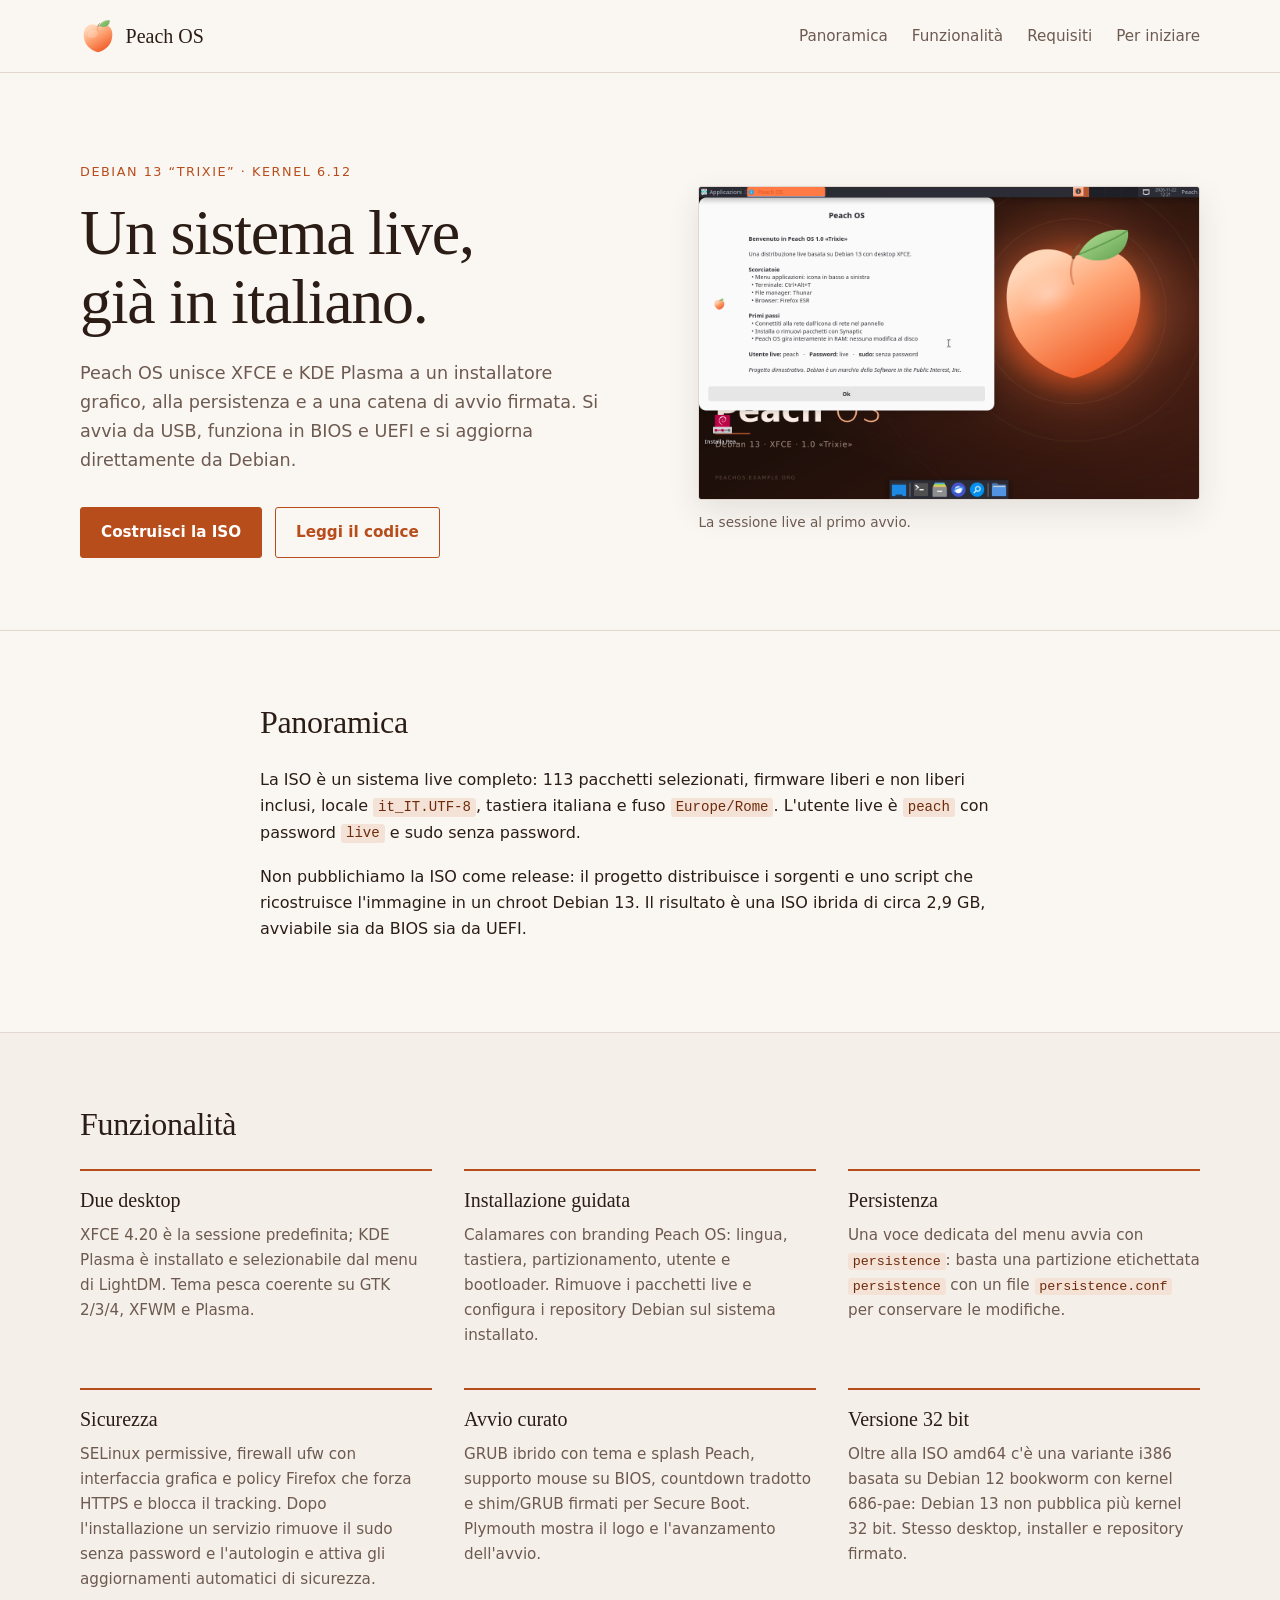
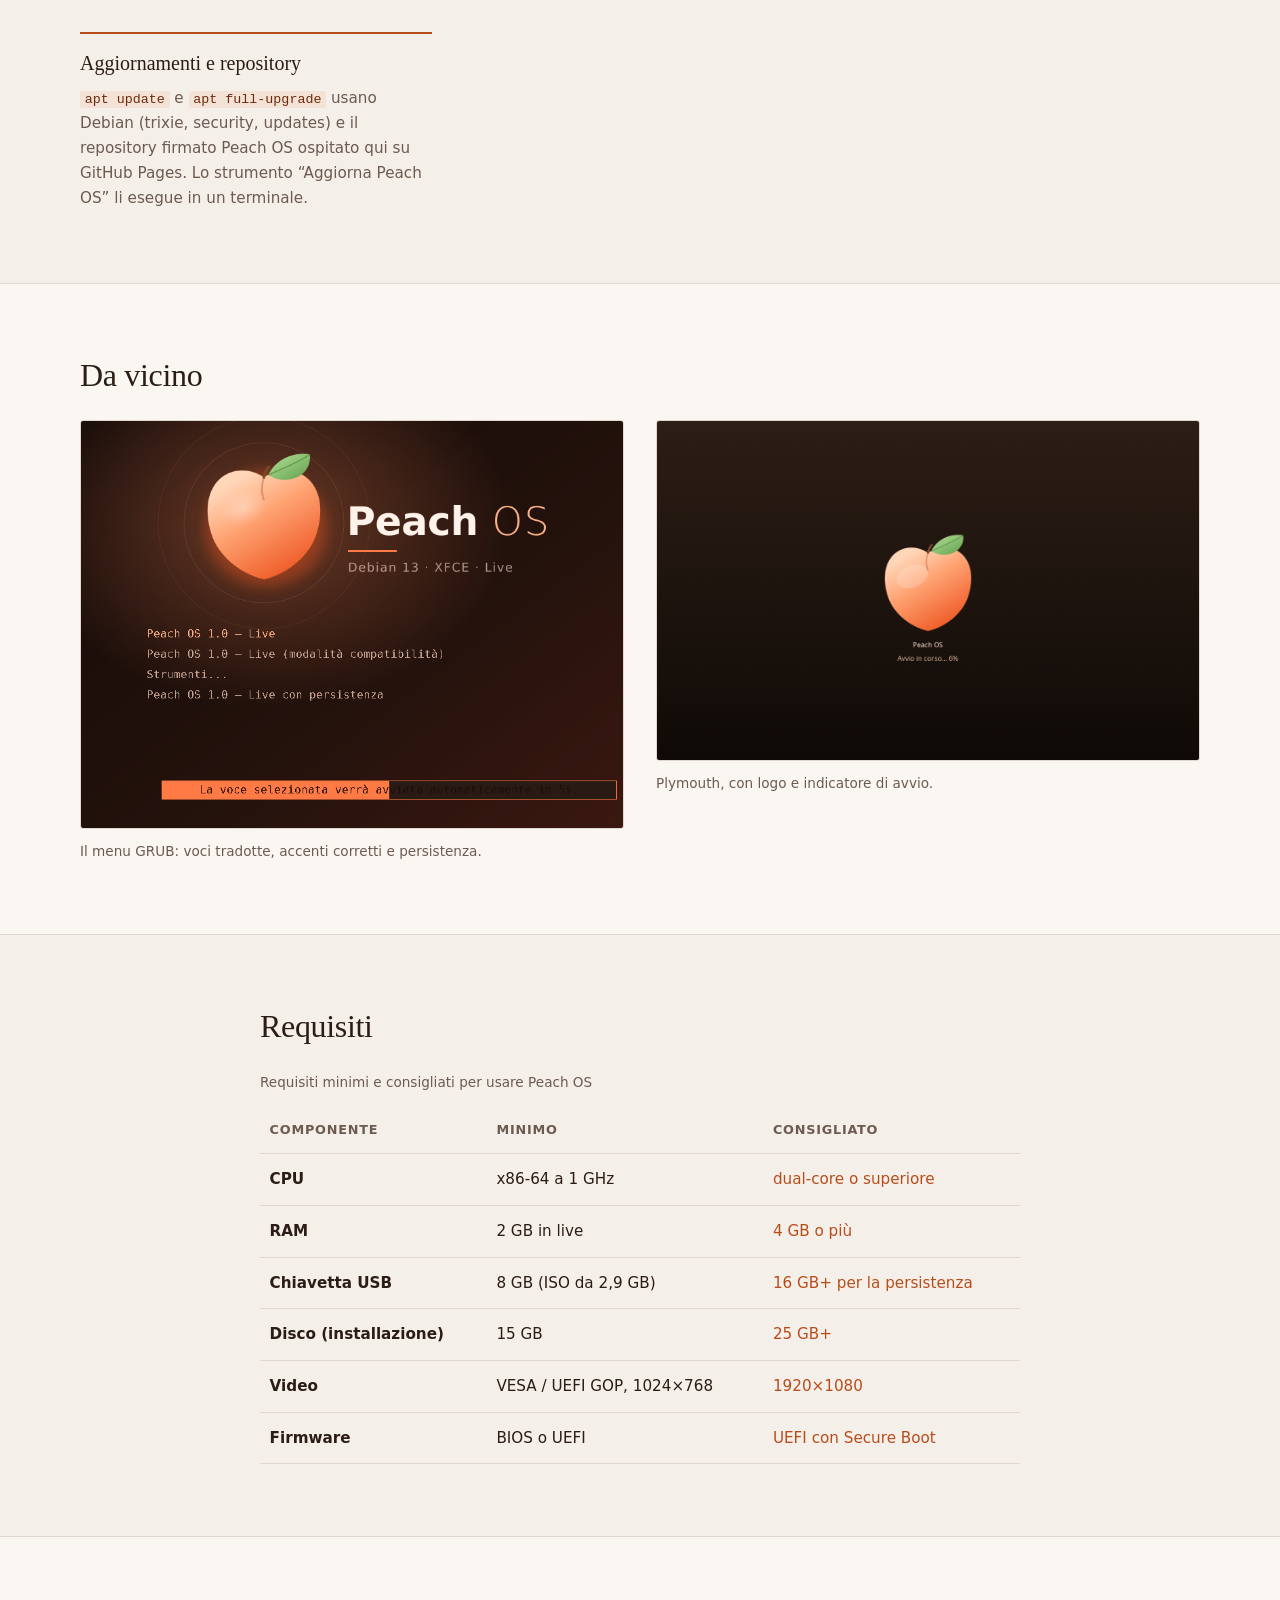
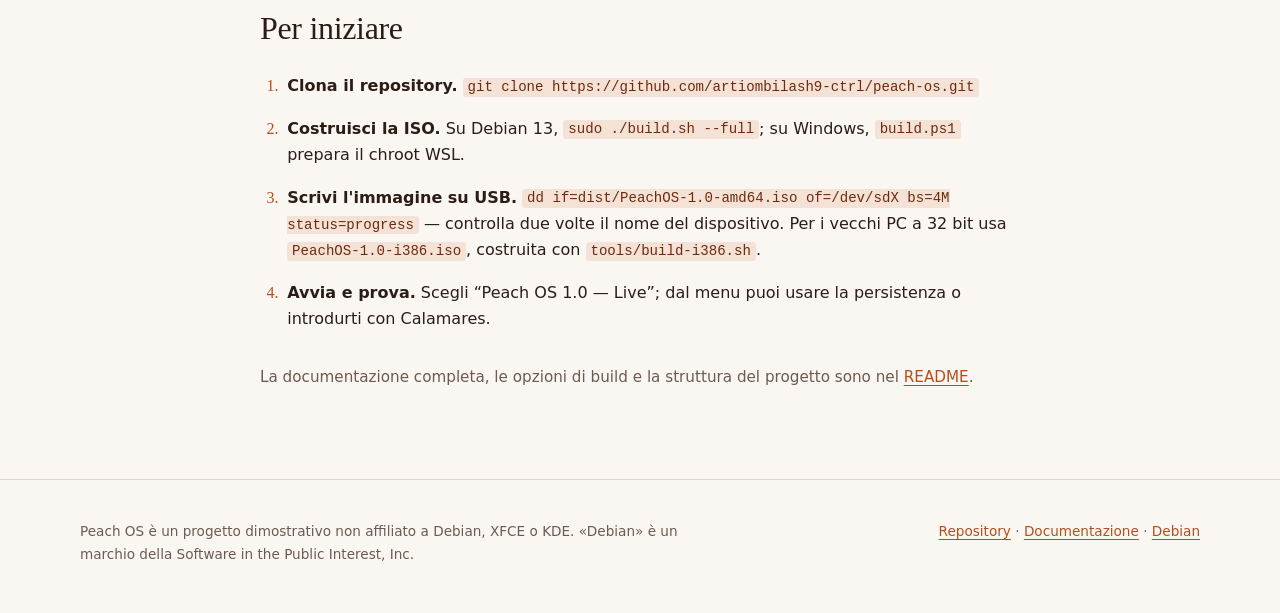
==== commit d3600000: "Sistema piu' sicuro e user friendly Sicurezza: - unattended-upgrades per Debian-Security e repositor" ====
--- a/docs/index.html
+++ b/docs/index.html
@@ -87,9 +87,10 @@
           </article>
           <article class="card">
             <h3>Sicurezza</h3>
-            <p>SELinux con policy Debian in modalità permissive e firewall ufw
-              configurato “nega in ingresso, consenti in uscita”, con interfaccia
-              grafica gufw.</p>
+            <p>SELinux permissive, firewall ufw con interfaccia grafica e policy
+              Firefox che forza HTTPS e blocca il tracking. Dopo l'installazione
+              un servizio rimuove il sudo senza password e l'autologin e attiva
+              gli aggiornamenti automatici di sicurezza.</p>
           </article>
           <article class="card">
             <h3>Avvio curato</h3>
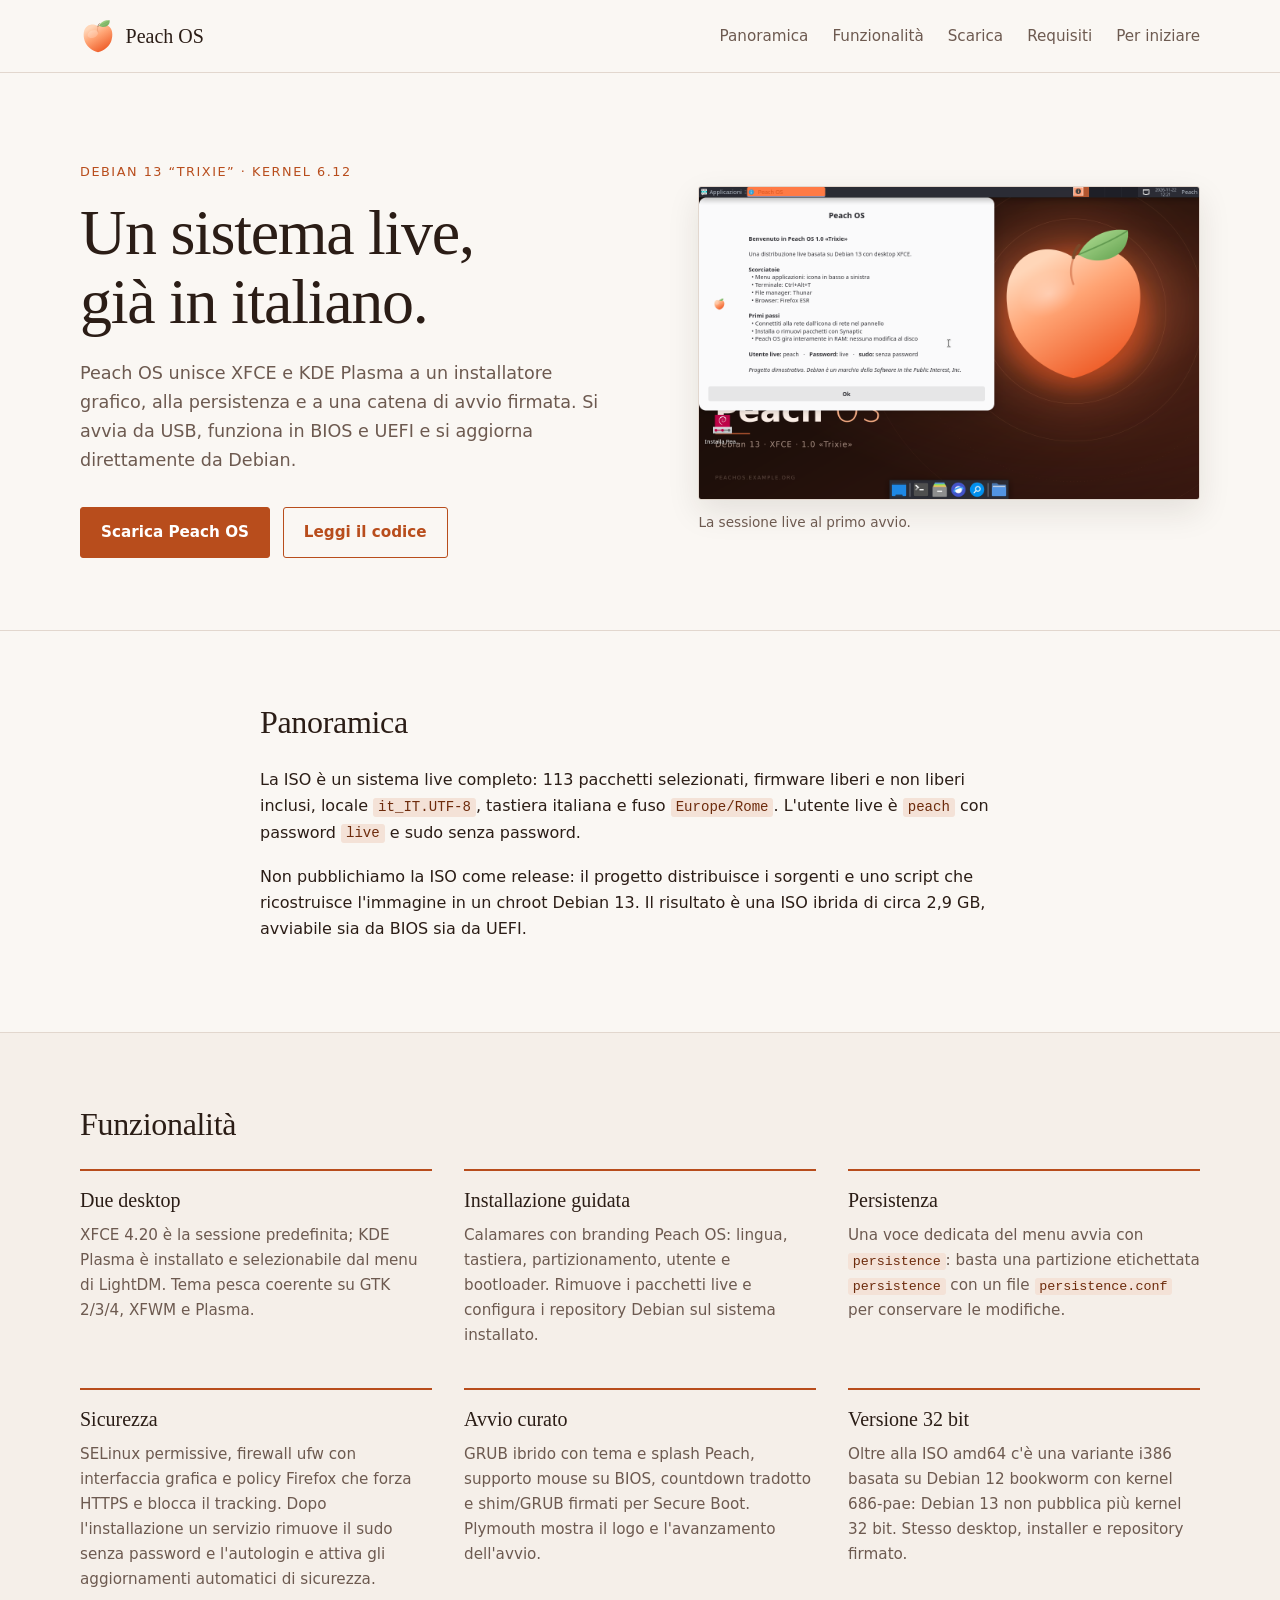
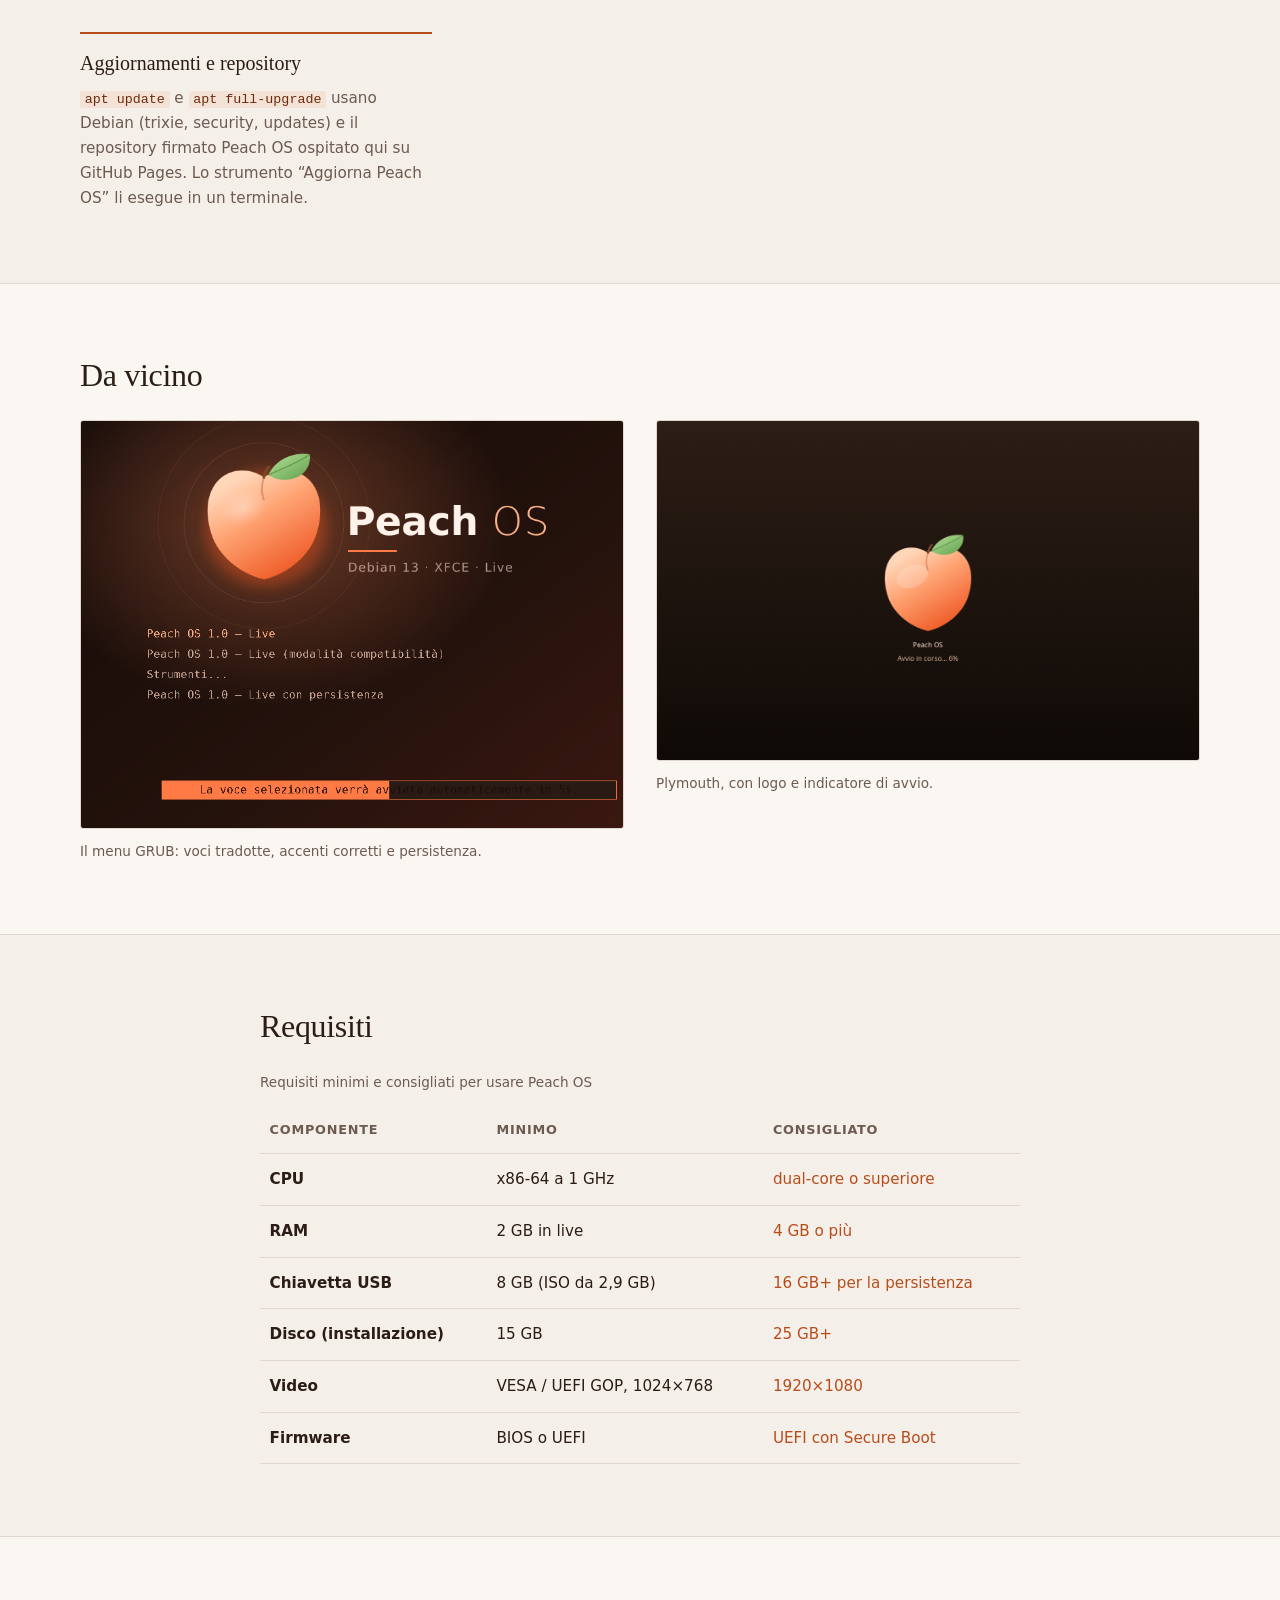
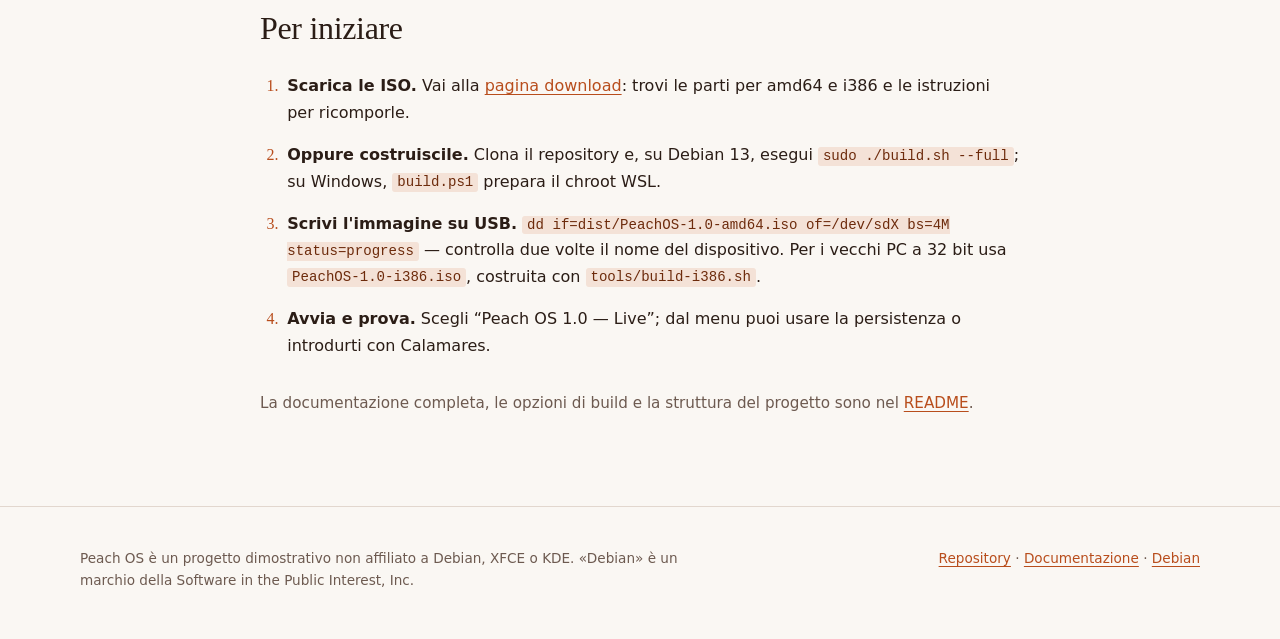
==== commit 7b7f0f54: "Download reale: Release v1.0 e pagina Scarica - tools/split-iso.sh e join-iso.sh: le ISO >2 GiB veng" ====
--- a/docs/index.html
+++ b/docs/index.html
@@ -21,6 +21,7 @@
         <ul class="nav">
           <li><a href="#panoramica">Panoramica</a></li>
           <li><a href="#funzionalita">Funzionalità</a></li>
+          <li><a href="download.html">Scarica</a></li>
           <li><a href="#requisiti">Requisiti</a></li>
           <li><a href="#iniziare">Per iniziare</a></li>
         </ul>
@@ -38,7 +39,7 @@
             alla persistenza e a una catena di avvio firmata. Si avvia da USB,
             funziona in BIOS e UEFI e si aggiorna direttamente da Debian.</p>
           <div class="actions">
-            <a class="button primary" href="https://github.com/artiombilash9-ctrl/peach-os#build">Costruisci la ISO</a>
+            <a class="button primary" href="download.html">Scarica Peach OS</a>
             <a class="button secondary" href="https://github.com/artiombilash9-ctrl/peach-os">Leggi il codice</a>
           </div>
         </div>
@@ -155,8 +156,8 @@
       <div class="wrap narrow">
         <h2>Per iniziare</h2>
         <ol class="steps">
-          <li><strong>Clona il repository.</strong> <code>git clone https://github.com/artiombilash9-ctrl/peach-os.git</code></li>
-          <li><strong>Costruisci la ISO.</strong> Su Debian 13, <code>sudo ./build.sh --full</code>; su Windows, <code>build.ps1</code> prepara il chroot WSL.</li>
+          <li><strong>Scarica le ISO.</strong> Vai alla <a href="download.html">pagina download</a>: trovi le parti per amd64 e i386 e le istruzioni per ricomporle.</li>
+          <li><strong>Oppure costruiscile.</strong> Clona il repository e, su Debian 13, esegui <code>sudo ./build.sh --full</code>; su Windows, <code>build.ps1</code> prepara il chroot WSL.</li>
           <li><strong>Scrivi l'immagine su USB.</strong> <code>dd if=dist/PeachOS-1.0-amd64.iso of=/dev/sdX bs=4M status=progress</code> — controlla due volte il nome del dispositivo. Per i vecchi PC a 32 bit usa <code>PeachOS-1.0-i386.iso</code>, costruita con <code>tools/build-i386.sh</code>.</li>
           <li><strong>Avvia e prova.</strong> Scegli “Peach OS 1.0 — Live”; dal menu puoi usare la persistenza o introdurti con Calamares.</li>
         </ol>
